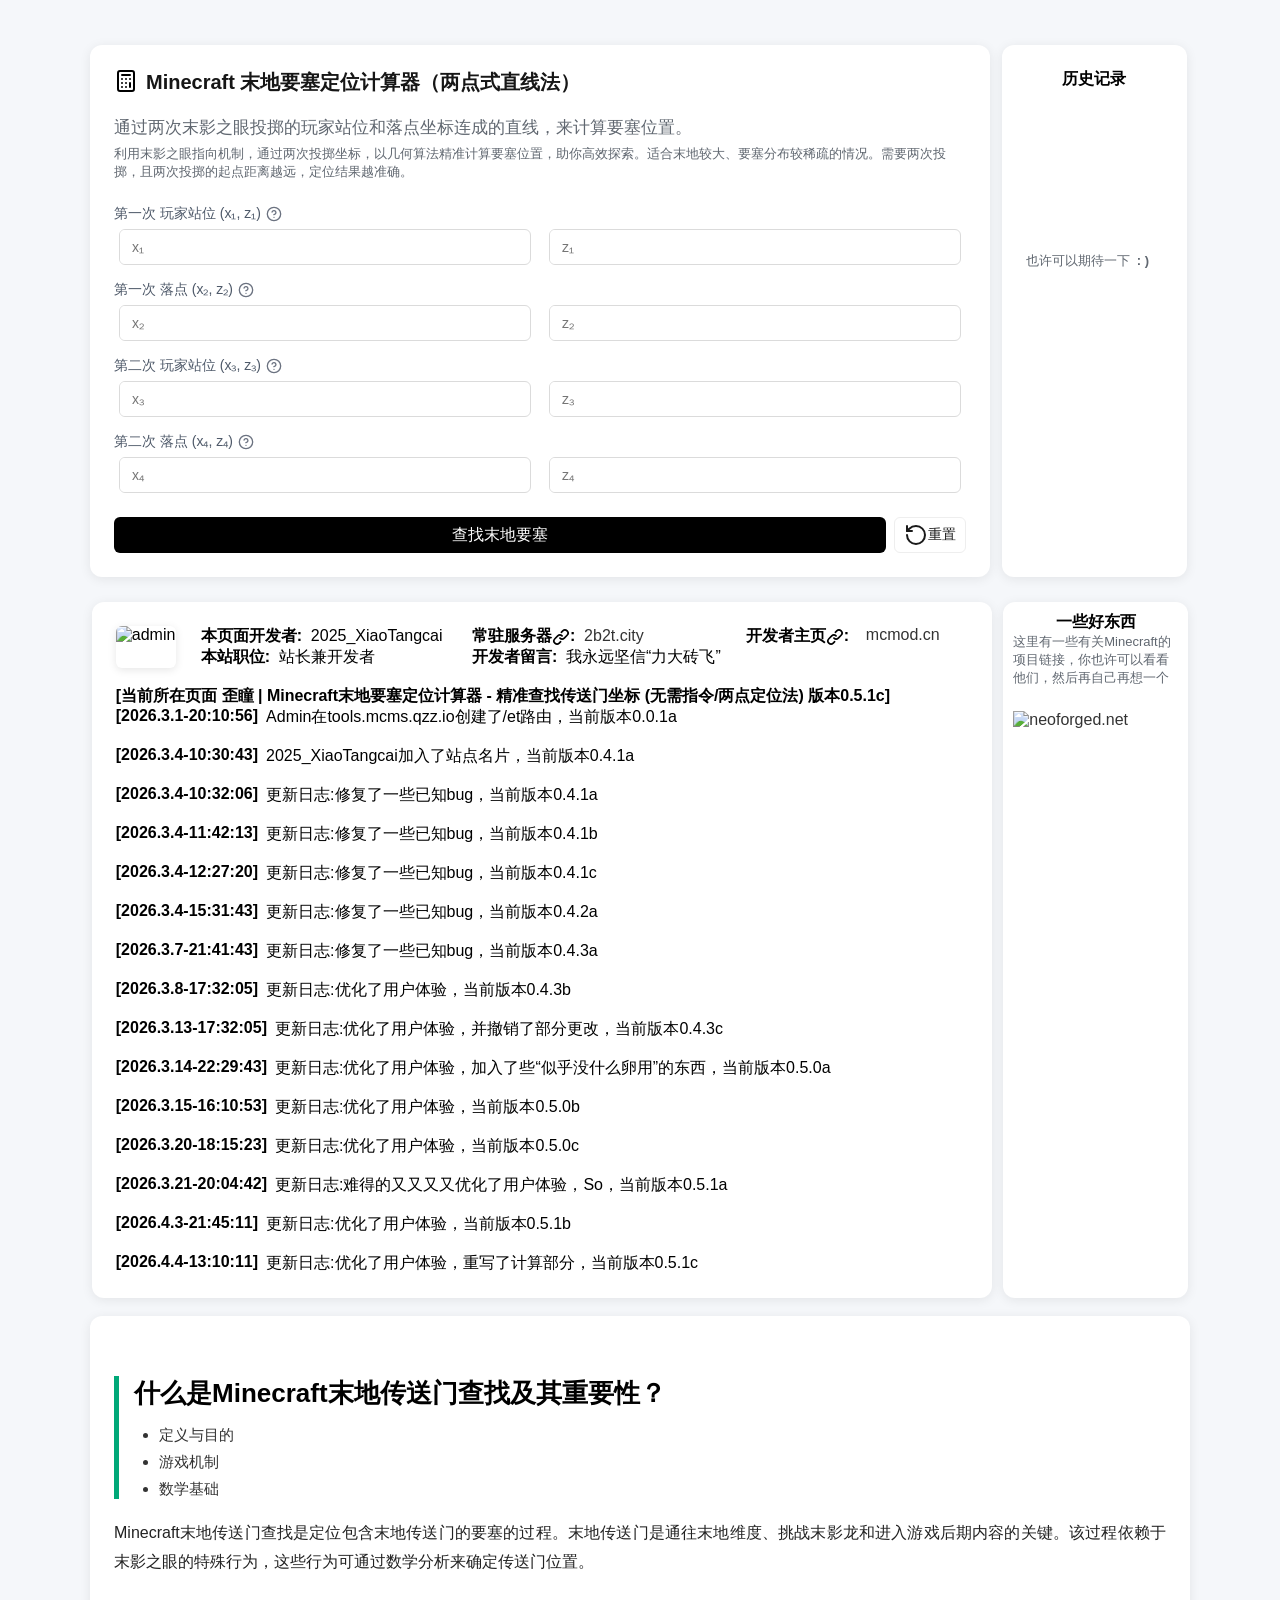
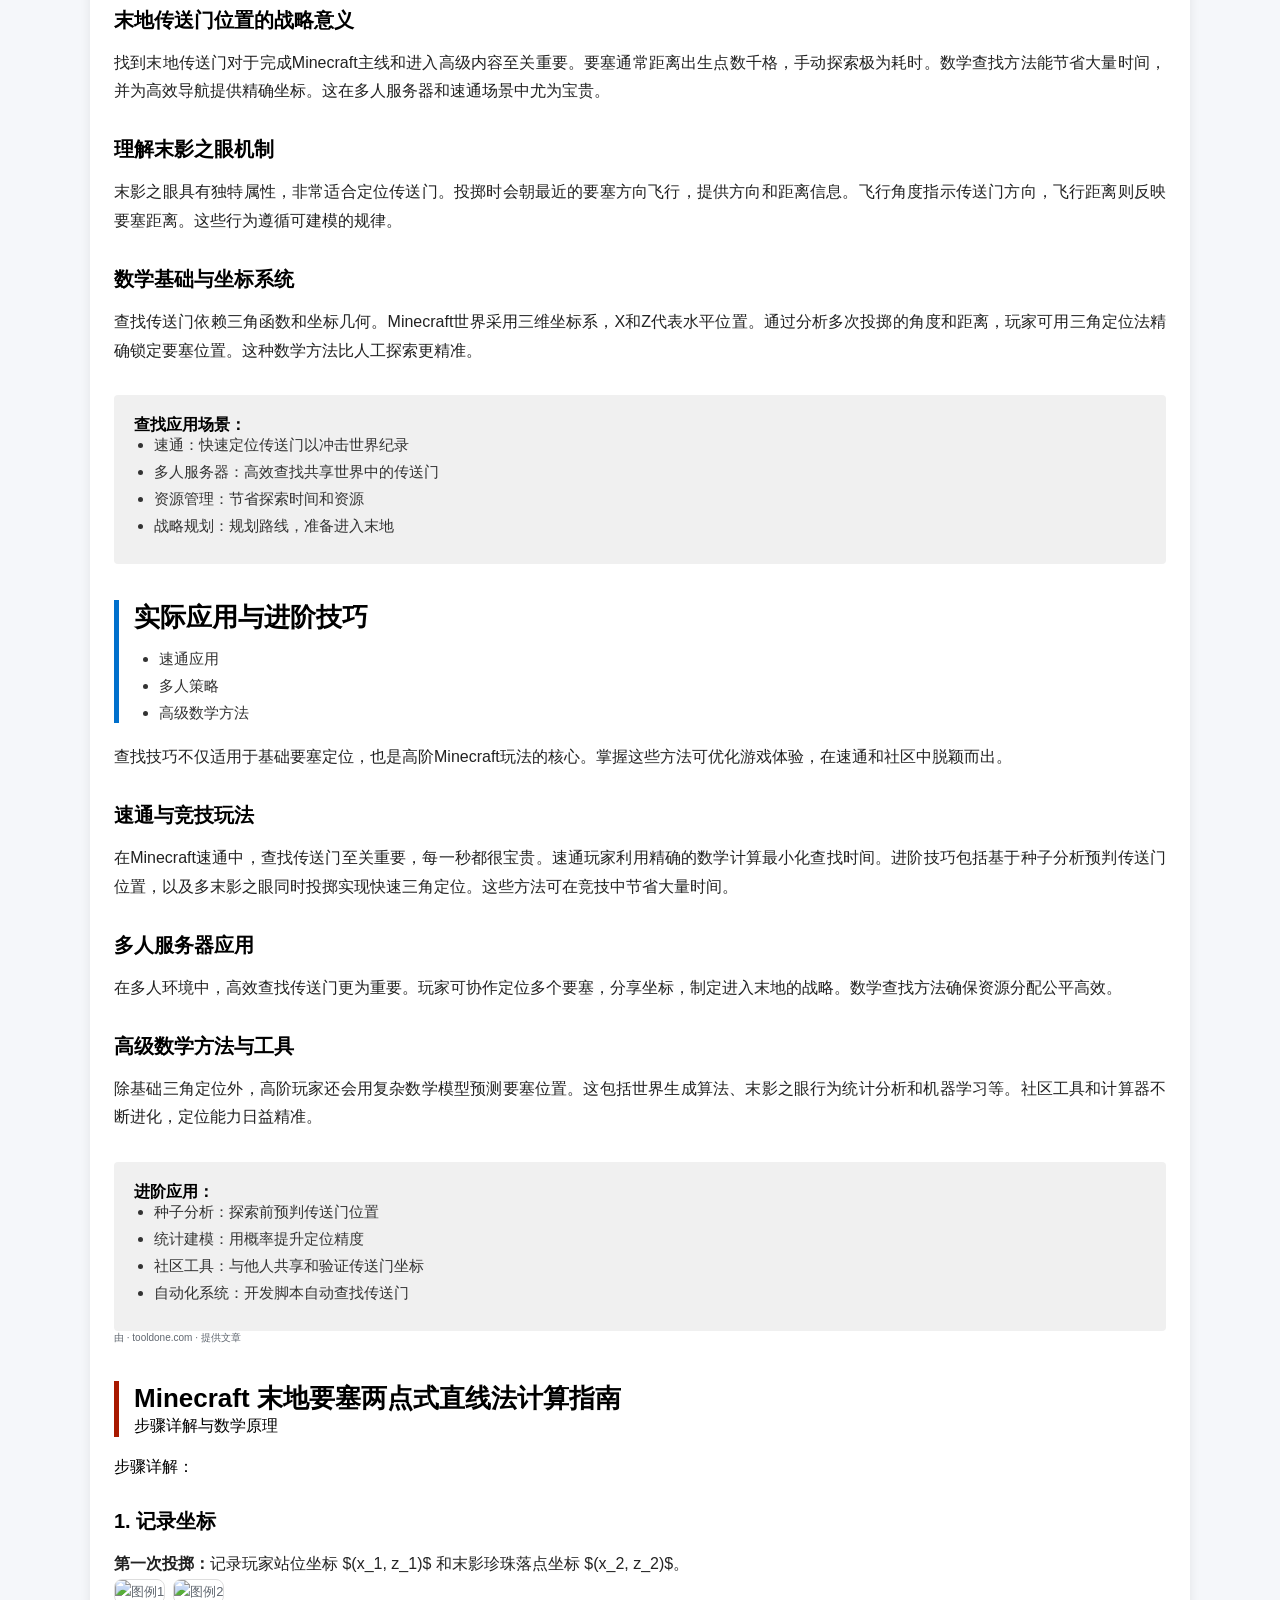
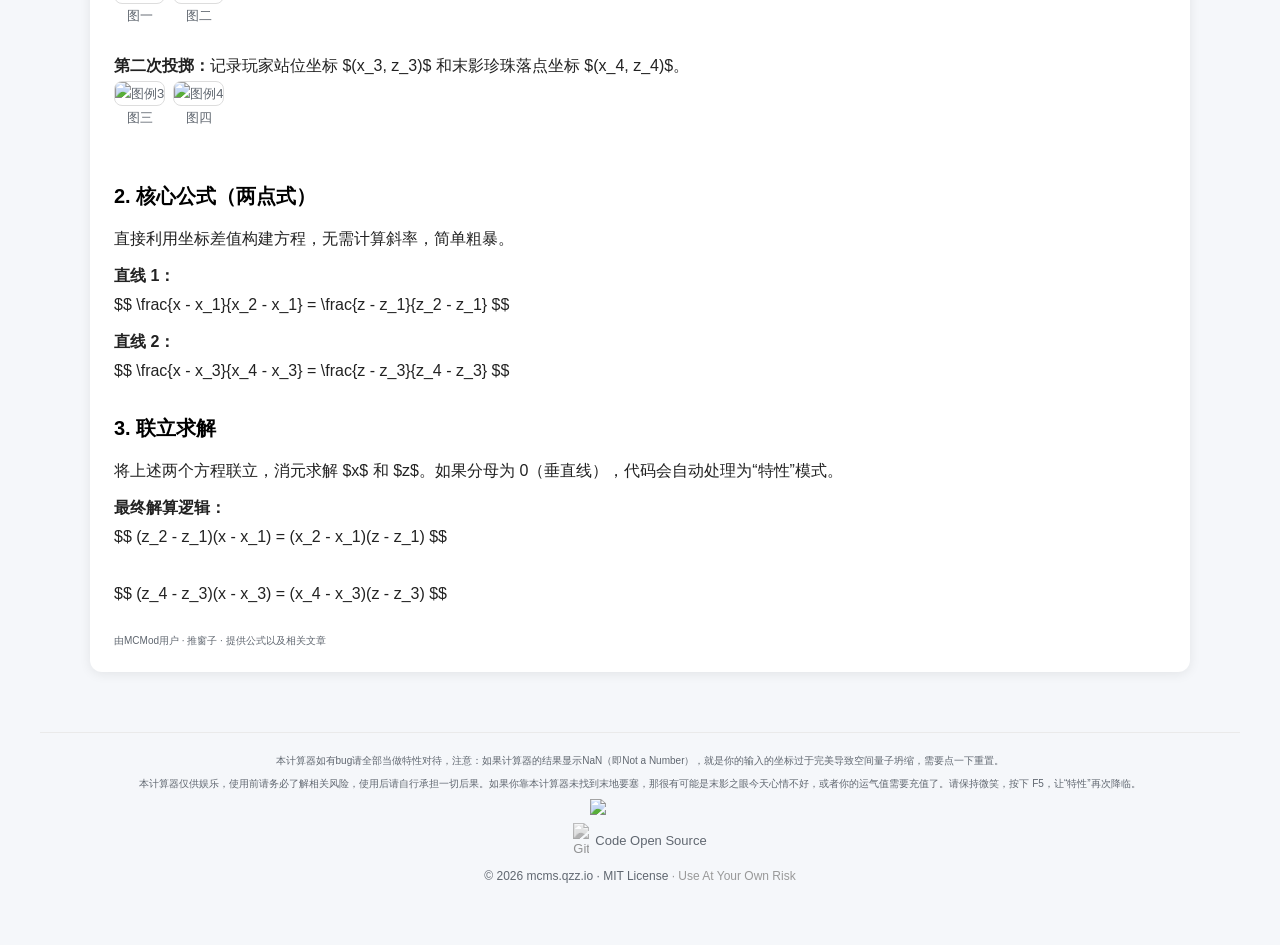
==== et/index.html @ 62ed4eac "Update index.html" ====
<!DOCTYPE html><html lang="zh-cn"><iframe id="loading-frame" src="index.loader.gc5482.html" style="position:fixed; top:0; left:0; width:100%; height:100%; border:none; z-index:99999; background:#111;"></iframe>
<head><meta charset="UTF-8"><title>歪瞳 | Minecraft末地要塞定位计算器 - 精准查找传送门坐标 (无需指令/两点定位法)</title><meta name="viewport" content="width=1400, initial-scale=0.5, maximum-scale=1.0"><meta name="keywords" content="歪瞳, mcms, mcms.qzz.io, tools.mcms.qzz.io, Minecraft末地要塞定位器, 末地传送门坐标计算器, 末影之眼定位工具, 要塞坐标求解器, 两点定位法计算器, 末影之眼往地下飞怎么办, 末影之眼轨迹计算, Minecraft怎么算要塞坐标, 末地要塞位置查询, 末地传送门在哪个方向, Minecraft在线计算, 网页版要塞定位器, 无需下载的mc工具, Minecraft生存模式工具, locate stronghold, Minecraft tp指令"><meta name="description" content="歪瞳开发的Minecraft末地要塞定位计算器。利用两次末影之眼投掷的坐标，通过几何算法精准计算要塞位置。无需指令，纯网页计算，安全免费。支持Java版和基岩版，助你高效探索末地。适合末地较大、要塞分布较稀疏的情况。需要两次投掷，且两次投掷的起点距离越远，定位结果越准确。"><link rel="canonical" href="https://tools.mcms.qzz.io" /><meta name="robots" content="index, follow"><meta property="og:type" content="website"><meta property="og:title" content="歪瞳 | Minecraft末地要塞定位计算器"><meta property="og:description" content="利用几何算法精准计算Minecraft要塞坐标，无需指令，高效探索。"><meta property="og:image" content="https://zh.minecraft.wiki/images/thumb/End_Portal_%28Active%29.png/500px-End_Portal_%28Active%29.png?99291"><meta property="og:url" content="https://tools.mcms.qzz.io"><meta property="og:site_name" content="mcms.qzz.io"><meta name="twitter:card" content="summary_large_image"><meta name="twitter:title" content="歪瞳 | Minecraft末地要塞定位计算器"><meta name="twitter:description" content="利用几何算法精准计算Minecraft要塞坐标，无需指令，高效探索。"><meta name="twitter:image" content="index.end.jcd85n.webp"><meta name="author" content="mcms.qzz.io, 2025_XiaoTangcai, XiaoTC-2026, HAHA_starSEA"><link rel="icon" href="https://tools.mcms.qzz.io/et/index.favicon.ch5h94.webp" type="image/webp">
<link rel="stylesheet" href="https://tools.mcms.qzz.io/et/index.katex.506101c1.min.cbcv75.css">
<script defer src="https://tools.mcms.qzz.io/et/index.katex.87c56817.min.jcbw64.js"></script>
<script defer src="https://tools.mcms.qzz.io/et/index.auto-render.2e427455.min.cds773.js"></script>
<script>document.addEventListener("DOMContentLoaded", function() {renderMathInElement(document.body, {delimiters: [{left: "$$", right: "$$", display: true},{left: "$", right: "$", display: false}],ignoredTags: [],ignoredClasses: []});});</script>
<style>
*{box-sizing:border-box;margin:0;padding:0;font-family:"PingFang SC", "HarmonyOS Sans", "Noto Sans", "Helvetica Neue", "Helvetica", "Arial", "Microsoft Yahei",sans-serif;}
body{background:#f5f7fa;padding:20px;background-size:cover;background-position:center;background-repeat:no-repeat;background-attachment:fixed; -webkit-text-size-adjust: 100%; -ms-text-size-adjust: 100%; text-size-adjust: 100%;}
.container{max-width:900px;margin:0 auto;background:#ffffff;border-radius:12px;padding:24px;box-shadow:0 2px 12px rgba(0,0,0,.08);}
.container-2{max-width:1100px;margin:0 auto;background:#ffffff;border-radius:12px;padding:24px;box-shadow:0 2px 12px rgba(0,0,0,.08);}
.container-3{width: 900px;margin:0 auto;background:#ffffff;border-radius:12px;padding:24px;box-shadow:0 2px 12px rgba(0,0,0,.08);}
.container-4eg564{width:185px;margin:0 auto;background:#ffffff;border-radius:12px;padding:24px;box-shadow:0 2px 12px rgba(0,0,0,.08);}
.container-4vne67{width:185px;margin:0 auto;background:#ffffff;border-radius:12px;padding:10px;box-shadow:0 2px 12px rgba(0,0,0,.08);}
h1{font-size:20px;font-weight:600;color:#161616;margin-bottom:20px;text-align:center}
.text-muted-foreground{color:#606770;font-size:17px;margin-bottom:6px}
.text-muted-GGbeng{color:#606770;font-size:13px;margin-bottom:24px}
.text-muted-647863{color:#606770;font-size:13px;margin-bottom:24px;text-align:center}
.input-group{margin-bottom:16px}
.input-group label{display:block;font-size:14px;color:#4e5969;margin-bottom:6px}
.row{display:flex;gap:8px}
.row-64738d{display:flex;}
.row-jecj65{display:flex;gap:8px;font-size:25px;}
.row-2gf564{display:flex;gap:8px;}
.row-3bfb23{max-width:1100px;display:flex;gap:8px;margin: 0 auto;margin-top: 25px;}
.number-input {flex: 1;display: flex;align-items: center;border: 1px solid #dbdbdb;border-radius: 6px;position: relative; overflow: hidden;height:2.25rem;margin: 0 5px;background-color: #ffffff;}
.number-input input {flex: 1;padding: 10px 12px;border: none;font-size: 14px;outline: none;width: calc(100% - 60px);}
.btn-group {display: flex;flex-direction: column;border-left: 1px solid #ffffff;opacity: 0;transition: opacity 0.2s;width: 25px;}
.btn-up,.btn-down {padding: 0;background: #ffffff;border: none;cursor: pointer;font-size: 12px;height: 20px;display: flex;align-items: center;justify-content: center;color: #999;}
.btn-up:hover,.btn-down:hover {background: #e5e6eb;color: #333;}
.number-input:hover .btn-group {opacity: 1;}
.btn-row{display:flex;gap:8px;margin-top:8px}
.btn{flex: 1;display: inline-flex;align-items: center;justify-content: center;height: 2.25rem;gap: 0.5rem;white-space: nowrap;border-radius: var(0.375rem);font-size: 0.875rem;font-weight: 500;background:#000;color:#fff;border:none;border-radius:6px;font-size:16px;cursor:pointer;}
.btn:hover{background:#333}
.btn-reset{width:72px;height:2.25rem;flex:none;background:#fff;color:#1a1a1a;border:1px solid #eeeeee;display:flex;justify-content: center;align-items: center;border-radius:6px;font-size:14px;cursor:pointer}
.btn-reset:hover{background:#f2f2f2}
.result-card{max-width:900px;margin-top:20px;background-color:#ffffff;border-radius:12px;padding:20px;margin:0 auto;display:none;margin-top: 25px;}
.result-card h3{font-size:16px;font-weight:600;color:#1d2129;margin:0 0 20px 0;display:flex;align-items:center;gap:8px;}
.check-icon{width:18px;height:18px;object-fit:contain;}
.result-grid{display:grid;grid-template-columns:repeat(3, 1fr);gap:16px;margin-bottom:20px;}
.result-item{display:flex;flex-direction:column;gap:8px;}
.result-item label{font-size:13px;color:#606770;display:flex;align-items:center;justify-content:space-between;}
.copy-icon{width:14px;height:14px;cursor:pointer;opacity:0.6;}
.copy-icon:hover{opacity:1}
.result-value{font-size:22px;background-color:#f7f8fa;border-radius:6px;max-width: 276px;max-height: 45px;text-align:left;padding: 3.5%;font-weight:600}
.result-value.blue{color:#165dff;}
.result-value.green{color:#00b42a;}
.result-value.purple{color:#722ed1;}
.result-value.red{color:#ff0000;}
.result-value.yellow{color:#009689;}
.confidence{display:flex;gap:24px;}
.tp-row{display:flex;align-items:center;gap:8px;margin-bottom:16px;padding:10px;background:#fff;border-radius:6px;border:1px solid #eee;}
.tp-box{flex:1;font-family:monospace;font-size:14px;}
.copy-btn{padding:6px 10px;background:#000;color:#fff;border:none;border-radius:4px;cursor:pointer;font-size:13px;}
.sr-only {position: absolute;width: 1px;height: 1px;padding: 0;margin: -1px;overflow: hidden;clip: rect(0, 0, 0, 0);white-space: nowrap;border: 0;}
.help-container p {margin-bottom: 10px;color: #333;font-size: 14px;}
.help-icon-wrapper {position: relative;display: inline-block;cursor: help;}
.icon-question {color: #6b7280;transition: color 0.2s ease-in-out;width: 16px;height: 16px;vertical-align: middle;margin-left: 5px;}
.icon-question:hover {color: #4b5563;}
.help-bubble {position: absolute;top: -165%;left:100px;transform: translateX(-50%);background-color: rgba(0, 0, 0, 0.9);color: white;padding: 8px 12px;border-radius: 4px;font-size: 12px;line-height: 1.4;white-space: nowrap;z-index: 1000;opacity: 0;visibility: hidden;transition: opacity 0.3s ease, visibility 0.3s ease;}
.help-bubble.show {opacity: 1;visibility: visible;}
.help-bubble2 {position: absolute;top: -255%;left: 185px;transform: translateX(-50%);background-color: rgba(0, 0, 0, 0.9);color: white;padding: 8px 12px;border-radius: 4px;font-size: 12px;line-height: 1.4;white-space: nowrap;z-index: 1000;opacity: 0;visibility: hidden;transition: opacity 0.3s ease, visibility 0.3s ease;}
.help-bubble2.show {opacity: 1;visibility: visible;}
.qW9aB2 { font-family: "Microsoft YaHei", "Heiti SC", sans-serif; max-width: 850px; margin: 50px auto; padding: 40px; background: #fff; }
.tXyZ11 { border-left: 5px solid #00A878; padding-left: 15px; margin-bottom: 20px; }
.tXyZ11 h3 { font-size: 26px; font-weight: 700; color: #000; margin: 0; }
.tXyZ11 ul { margin-top: 15px; list-style-type: disc; padding-left: 25px; }
.tXyZ11 li { margin-bottom: 8px; font-size: 15px; color: #333; }
.pLmN77 { font-size: 16px; line-height: 1.8; color: #222; margin-bottom: 25px; text-align: justify; }
.h3Head { font-size: 20px; font-weight: bold; color: #000; margin: 30px 0 15px 0; }
.gRyB88 { background: #f0f0f0; padding: 20px; border-radius: 4px; margin-top: 30px; }
.gRyB88 h5 { font-size: 18px; font-weight: 600; color: #000; margin-bottom: 10px; }
.gRyB88 ul { list-style-type: disc; padding-left: 20px; }
.gRyB88 li { margin-bottom: 8px; font-size: 15px; color: #333; }
.container_main { font-family: "Microsoft YaHei", sans-serif; max-width: 860px; margin: 30px auto; padding: 40px; background: #fff; box-shadow: 0 0 10px rgba(0,0,0,0.05); }
.header_title { border-left: 5px solid #a81900; padding-left: 15px; margin-bottom: 20px; }
.header_title .title_text { font-size: 26px; font-weight: 700; color: #000; }
.list_block { background: #f0f0f0; padding: 15px; border-radius: 4px; margin-bottom: 20px; }
.list_block .list_item { margin-bottom: 8px; font-size: 15px; }
.section_para { font-size: 16px; line-height: 1.8; color: #222; margin-bottom: 25px; text-align: justify; }
.section_head { font-size: 20px; font-weight: bold; color: #000; margin: 30px 0 15px 0; }
.calc_box { background: #f0f0f0; padding: 20px; border-radius: 4px; margin-top: 30px; }
.calc_box .box_title { font-size: 18px; font-weight: 600; color: #000; margin-bottom: 10px; }
.sr-only { position: absolute; width: 1px; height: 1px; padding: 0; margin: -1px; overflow: hidden; clip: rect(0, 0, 0, 0); white-space: nowrap; border: 0; }
.jd2344 { border-left: 5px solid #0070cc; padding-left: 15px; margin-bottom: 20px; }
.jd2344 h3 { font-size: 26px; font-weight: 700; color: #000; margin: 0; }
.jd2344 ul { margin-top: 15px; list-style-type: disc; padding-left: 25px; }
.jd2344 li { margin-bottom: 8px; font-size: 15px; color: #333; }
a{color: #333; text-decoration: none; transition: color 0.3s;}
a:hover {color: #a81900;}
.jif848 {text-align: right;color:#606770;font-size:13px;margin-bottom:24px}
.djce65 {width:60px;border-radius:6px;box-shadow:0 2px 8px rgba(0,0,0,0.1);}
.rur750 {margin-top: 8px;}
.jc7473 {text-align:center}
.My-Name-Is-Error {display:none}
.My-Name-Is-Error-cbdl63 {color: #ff0000;width: 18px;height: 18px;vertical-align: middle;margin-right: 5px;}
.My-Name-Is-Error.show {display:flex;color:#ff0000;font-size:13.55px;text-align:center}
.kdcn74 {display: flex;align-items: center;gap: 6px;padding: 12px 16px;background: #b1b1b1;color: #ffffff;font-size: 15px;border-radius: 6px;box-shadow: 0 4px 12px rgba(0,0,0,0.15);position: fixed;top: -100px;left: 50%;transform: translateX(-50%) translateY(-100%);z-index: 9999;opacity: 0;transition: all 0.3s ease;pointer-events: none;}
.kdcn74.show{top: 20px;transform: translateX(-50%) translateY(0);opacity: 1;}
.ejbc25 {color: #93ffbc;}
.nc7382 {width:12px;}
.H114514 {text-align: center;}
.site-footer {margin-top: 40px;padding: 20px 20px 40px;text-align: center;}
.footer-separator {height: 1px;background-color: #eaeaea;margin-bottom: 20px;width: 100%;}
.footer-content {display: flex;flex-direction: column;align-items: center;gap: 8px;font-size: 13px;color: #606770;line-height: 1.5;}
.footer-link {display: inline-flex;align-items: center;gap: 6px;color: #606770;text-decoration: none;transition: color 0.2s;font-weight: 500;}
.footer-link:hover {color: #1a1a1a;}
.github-icon {vertical-align: middle;filter: grayscale(1) opacity(0.7);transition: filter 0.2s;}
.footer-link:hover .github-icon {filter: grayscale(0) opacity(1);}
.copyright-text {margin: 0;font-size: 12px;}
.license-link {color: #606770;text-decoration: none;transition: color 0.2s;}
.license-link:hover {color: #1a1a1a;text-decoration: underline;}
.risk-text {font-weight: 400;color: #999;}
.text-muted-849232{color:#606770;font-size:10px;}
.tutorial-img {width: 100%;border-radius: 8px;border: 1px solid #ddd;cursor: pointer;transition: transform 0.2s;}
.tutorial-img:active {transform: scale(0.98);}
.modal {display: none;position: fixed;z-index: 9999;left: 0;top: 0;width: 100%;height: 100%;overflow: auto;background-color: rgba(255, 255, 255, 0.6);backdrop-filter: blur(8px);-webkit-backdrop-filter: blur(8px);justify-content: center;align-items: center;}
.modal-content {width: 90%;max-width: 900px;border-radius: 8px;box-shadow: 0 10px 30px rgba(0, 0, 0, 0.2);animation: zoomIn 0.3s;}
.close {position: absolute;top: 30px;right: 30px;font-size: 40px;font-weight: bold;color: #555;cursor: pointer;transition: color 0.2s;background: rgba(255, 255, 255, 0.6);width: 50px;height: 50px;text-align: center;line-height: 50px;border-radius: 50%;backdrop-filter: blur(4px);}
.close:hover {color: #e74c3c;background: rgba(255, 255, 255, 0.9);}
.url-dg5399{width: 18px;height: 18px;vertical-align: middle;}
@keyframes fadeIn {from {opacity: 0;}to {opacity: 1;}}
@keyframes zoomIn {from {transform: scale(0.8);opacity: 0;}to {transform: scale(1);opacity: 1;}}
</style>
</head>
<body><div id="copy-toast" class="kdcn74"><svg class="ejbc25" xmlns="http://www.w3.org/2000/svg" width="24" height="24" viewBox="0 0 24 24" fill="none" stroke="currentColor" stroke-width="2" stroke-linecap="round" stroke-linejoin="round" class="lucide lucide-circle-check-big w-5 h-5" aria-hidden="true"><path d="M21.801 10A10 10 0 1 1 17 3.335"></path><path d="m9 11 3 3L22 4"></path></svg><span><strong>复制成功</strong></span></div><div class="row-3bfb23"><div>
<div class="container">
    <div class="row"><svg xmlns="http://www.w3.org/2000/svg"  width="24" height="24" viewBox="0 0 24 24" fill="none" stroke="currentColor" stroke-width="2" stroke-linecap="round" stroke-linejoin="round" class="lucide lucide-calculator w-6 h-6" aria-hidden="true"><rect width="16" height="20" x="4" y="2" rx="2"></rect><line x1="8" x2="16" y1="6" y2="6"></line><line x1="16" x2="16" y1="14" y2="18"></line><path d="M16 10h.01"></path><path d="M12 10h.01"></path><path d="M8 10h.01"></path><path d="M12 14h.01"></path><path d="M8 14h.01"></path><path d="M12 18h.01"></path><path d="M8 18h.01"></path></svg><h1>Minecraft 末地要塞定位计算器（两点式直线法）</h1></div><p class="text-muted-foreground">通过两次末影之眼投掷的玩家站位和落点坐标连成的直线，来计算要塞位置。</p><p class="text-muted-GGbeng">利用末影之眼指向机制，通过两次投掷坐标，以几何算法精准计算要塞位置，助你高效探索。适合末地较大、要塞分布较稀疏的情况。需要两次投掷，且两次投掷的起点距离越远，定位结果越准确。</p>
    <div class="input-group"><label>第一次 玩家站位 (x₁, z₁)<div class="help-icon-wrapper"><svg xmlns="http://www.w3.org/2000/svg" width="16" height="16" viewBox="0 0 24 24" fill="none" stroke="currentColor" stroke-width="2" stroke-linecap="round" stroke-linejoin="round" class="icon-question"><circle cx="12" cy="12" r="10"></circle><path d="M9.09 9a3 3 0 0 1 5.83 1c0 2-3 3-3 3"></path><path d="M12 17h.01"></path></svg><div class="help-bubble">这里填写你在Minecraft世界中第一次投掷末影之眼时所站的位置的X和Z坐标。</div></div></label><div class="row"><div class="number-input"><input id="x1" placeholder="x₁"><div class="btn-group"><button class="btn-up" onclick="adj('x1',1)">▲</button><button class="btn-down" onclick="adj('x1',-1)">▼</button></div></div><div class="number-input"><input id="z1" placeholder="z₁"><div class="btn-group"><button class="btn-up" onclick="adj('z1',1)">▲</button><button class="btn-down" onclick="adj('z1',-1)">▼</button></div></div></div></div>
    <div class="input-group"><label>第一次 落点 (x₂, z₂)<div class="help-icon-wrapper"><svg xmlns="http://www.w3.org/2000/svg" width="16" height="16" viewBox="0 0 24 24" fill="none" stroke="currentColor" stroke-width="2" stroke-linecap="round" stroke-linejoin="round" class="icon-question"><circle cx="12" cy="12" r="10"></circle><path d="M9.09 9a3 3 0 0 1 5.83 1c0 2-3 3-3 3"></path><path d="M12 17h.01"></path></svg><div class="help-bubble2">这里填写你在Minecraft投掷第一颗的末影之眼后它掉落的X和Z坐标位置,注意，末影之眼掉落时通常会偏差1-2格，<br>如果要保证精确，请填写跟着它到它飞到的位置的X和Z坐标</div></div></label><div class="row"><div class="number-input"><input id="x2" placeholder="x₂"><div class="btn-group"><button class="btn-up" onclick="adj('x2',1)">▲</button><button class="btn-down" onclick="adj('x2',-1)">▼</button></div></div><div class="number-input"><input id="z2" placeholder="z₂"><div class="btn-group"><button class="btn-up" onclick="adj('z2',1)">▲</button><button class="btn-down" onclick="adj('z2',-1)">▼</button></div></div></div></div>
    <div class="input-group"><label>第二次 玩家站位 (x₃, z₃)<div class="help-icon-wrapper"><svg xmlns="http://www.w3.org/2000/svg" width="16" height="16" viewBox="0 0 24 24" fill="none" stroke="currentColor" stroke-width="2" stroke-linecap="round" stroke-linejoin="round" class="icon-question"><circle cx="12" cy="12" r="10"></circle><path d="M9.09 9a3 3 0 0 1 5.83 1c0 2-3 3-3 3"></path><path d="M12 17h.01"></path></svg><div class="help-bubble">这里填写你在Minecraft世界中第二次投掷末影之眼时所站的位置的X和Z坐标。</div></div></label><div class="row"><div class="number-input"><input id="x3" placeholder="x₃"><div class="btn-group"><button class="btn-up" onclick="adj('x3',1)">▲</button><button class="btn-down" onclick="adj('x3',-1)">▼</button></div></div><div class="number-input"><input id="z3" placeholder="z₃"><div class="btn-group"><button class="btn-up" onclick="adj('z3',1)">▲</button><button class="btn-down" onclick="adj('z3',-1)">▼</button></div></div></div></div>
    <div class="input-group"><label>第二次 落点 (x₄, z₄)<div class="help-icon-wrapper"><svg xmlns="http://www.w3.org/2000/svg" width="16" height="16" viewBox="0 0 24 24" fill="none" stroke="currentColor" stroke-width="2" stroke-linecap="round" stroke-linejoin="round" class="icon-question"><circle cx="12" cy="12" r="10"></circle><path d="M9.09 9a3 3 0 0 1 5.83 1c0 2-3 3-3 3"></path><path d="M12 17h.01"></path></svg><div class="help-bubble2">这里填写你在Minecraft投掷第二颗的末影之眼后它掉落的X和Z坐标位置,注意，末影之眼掉落时通常会偏差1-2格，<br>如果要保证精确，请填写跟着它到它飞到的位置的X和Z坐标</div></div></label><div class="row"><div class="number-input"><input id="x4" placeholder="x₄"><div class="btn-group"><button class="btn-up" onclick="adj('x4',1)">▲</button><button class="btn-down" onclick="adj('x4',-1)">▼</button></div></div><div class="number-input"><input id="z4" placeholder="z₄"><div class="btn-group"><button class="btn-up" onclick="adj('z4',1)">▲</button><button class="btn-down" onclick="adj('z4',-1)">▼</button></div></div></div></div>
    <div class="row"><div class="My-Name-Is-Error"><svg class="My-Name-Is-Error-cbdl63" xmlns="http://www.w3.org/2000/svg" width="18" height="18" viewBox="0 0 24 24" fill="none" stroke="currentColor" stroke-width="2" stroke-linecap="round" stroke-linejoin="round" class="lucide lucide-circle-alert w-4 h-4 shrink-0" aria-hidden="true"><circle cx="12" cy="12" r="10"></circle><line x1="12" x2="12" y1="8" y2="12"></line><line x1="12" x2="12.01" y1="16" y2="16"></line></svg><div id="My-Name-Is-Error"><strong>无错误</strong></div></div></div>
    <div class="btn-row"><button class="btn" onclick="calc()">查找末地要塞</button><button class="btn-reset" onclick="resetAll()"><svg xmlns="http://www.w3.org/2000/svg" width="24" height="24" viewBox="0 0 24 24" fill="none" stroke="currentColor" stroke-width="2" stroke-linecap="round" stroke-linejoin="round" class="lucide lucide-rotate-ccw w-4 h-4" aria-hidden="true"><path d="M3 12a9 9 0 1 0 9-9 9.75 9.75 0 0 0-6.74 2.74L3 8"></path><path d="M3 3v5h5"></path></svg><div>重置</div></button></div>
</div>
<div class="result-card" id="resultCard"><h3><svg xmlns="http://www.w3.org/2000/svg" width="24" height="24" viewBox="0 0 24 24" fill="none" stroke="currentColor" stroke-width="2" stroke-linecap="round" stroke-linejoin="round" class="lucide lucide-circle-check-big w-5 h-5" aria-hidden="true"><path d="M21.801 10A10 10 0 1 1 17 3.335"></path><path d="m9 11 3 3L22 4"></path></svg>传送门位置结果</h3><div class="tp-row"><div class="tp-box" id="tpCmd">-</div><button class="copy-btn" onclick="copyCmd()">复制</button></div><div class="result-grid"><div class="result-item"><label>预计传送门X坐标 <svg class="copy-icon" onclick="copyCoord('outX')" xmlns="http://www.w3.org/2000/svg" width="24" height="24" viewBox="0 0 24 24" fill="none" stroke="currentColor" stroke-width="2" stroke-linecap="round" stroke-linejoin="round" class="lucide lucide-copy w-4 h-4" aria-hidden="true"><rect width="14" height="14" x="8" y="8" rx="2" ry="2"></rect><path d="M4 16c-1.1 0-2-.9-2-2V4c0-1.1.9-2 2-2h10c1.1 0 2 .9 2 2"></path></svg></label><div class="result-value blue" id="outX">-</div></div><div class="result-item"><label>预计传送门Z坐标 <svg class="copy-icon" onclick="copyCoord('outZ')" xmlns="http://www.w3.org/2000/svg" width="24" height="24" viewBox="0 0 24 24" fill="none" stroke="currentColor" stroke-width="2" stroke-linecap="round" stroke-linejoin="round" class="lucide lucide-copy w-4 h-4" aria-hidden="true"><rect width="14" height="14" x="8" y="8" rx="2" ry="2"></rect><path d="M4 16c-1.1 0-2-.9-2-2V4c0-1.1.9-2 2-2h10c1.1 0 2 .9 2 2"></path></svg></label><div class="result-value green" id="outZ">-</div></div><div class="result-item"><label>到传送门的距离 <svg class="copy-icon" onclick="copyCoord('distRow')" xmlns="http://www.w3.org/2000/svg" width="24" height="24" viewBox="0 0 24 24" fill="none" stroke="currentColor" stroke-width="2" stroke-linecap="round" stroke-linejoin="round" class="lucide lucide-copy w-4 h-4" aria-hidden="true"><rect width="14" height="14" x="8" y="8" rx="2" ry="2"></rect><path d="M4 16c-1.1 0-2-.9-2-2V4c0-1.1.9-2 2-2h10c1.1 0 2 .9 2 2"></path></svg></label><div class="result-value purple" id="distRow">-</div></div></div><div class="result-grid"><div class="result-item"><label>传送门方向 <svg class="copy-icon" onclick="copyCoord('dir')" xmlns="http://www.w3.org/2000/svg" width="24" height="24" viewBox="0 0 24 24" fill="none" stroke="currentColor" stroke-width="2" stroke-linecap="round" stroke-linejoin="round" class="lucide lucide-copy w-4 h-4" aria-hidden="true"><rect width="14" height="14" x="8" y="8" rx="2" ry="2"></rect><path d="M4 16c-1.1 0-2-.9-2-2V4c0-1.1.9-2 2-2h10c1.1 0 2 .9 2 2"></path></svg></label><div class="result-value red" id="dir">-</div></div><div class="result-item"><label>定位可信度 <svg class="copy-icon" onclick="copyCoord('conf')" xmlns="http://www.w3.org/2000/svg" width="24" height="24" viewBox="0 0 24 24" fill="none" stroke="currentColor" stroke-width="2" stroke-linecap="round" stroke-linejoin="round" class="lucide lucide-copy w-4 h-4" aria-hidden="true"><rect width="14" height="14" x="8" y="8" rx="2" ry="2"></rect><path d="M4 16c-1.1 0-2-.9-2-2V4c0-1.1.9-2 2-2h10c1.1 0 2 .9 2 2"></path></svg></label><div class="result-value yellow" id="conf">你觉得会是啥呢？</div></div></div><strong><nodr class="row-2gf564">“<div id="the-reply-from-the-developer-of-the-mcms.qzz.io-website">也许开发者忘了这个地方......</div>”</nodr></strong></div>
</div>
<div class="container-4eg564"><div class="jc7473"><strong>历史记录</strong></div><br><br><br><br><br><br><br><br><br><div id="history-container"><div class="text-muted-GGbeng">也许可以期待一下&nbsp;&nbsp;<strong>: )</strong></div></div></div></div>
</div>
<div class="row-3bfb23">
<div class="container-3"><div class="row"><img class="djce65" src="https://tools.mcms.qzz.io/et/index.admin.vhf589.webp" alt="admin">&nbsp;&nbsp;<div><strong>本页面开发者:&nbsp;&nbsp;</strong>2025_XiaoTangcai<br><strong>本站职位:&nbsp;&nbsp;</strong>站长兼开发者</div>&nbsp;&nbsp;&nbsp;<div><strong>常驻服务器<svg class="url-dg5399" aria-hidden="true" height="16" viewBox="0 0 16 16" version="1.1" width="16" data-view-component="true" class="octicon octicon-link flex-shrink-0 mr-2 tmp-mr-2"><path d="m7.775 3.275 1.25-1.25a3.5 3.5 0 1 1 4.95 4.95l-2.5 2.5a3.5 3.5 0 0 1-4.95 0 .751.751 0 0 1 .018-1.042.751.751 0 0 1 1.042-.018 1.998 1.998 0 0 0 2.83 0l2.5-2.5a2.002 2.002 0 0 0-2.83-2.83l-1.25 1.25a.751.751 0 0 1-1.042-.018.751.751 0 0 1-.018-1.042Zm-4.69 9.64a1.998 1.998 0 0 0 2.83 0l1.25-1.25a.751.751 0 0 1 1.042.018.751.751 0 0 1 .018 1.042l-1.25 1.25a3.5 3.5 0 1 1-4.95-4.95l2.5-2.5a3.5 3.5 0 0 1 4.95 0 .751.751 0 0 1-.018 1.042.751.751 0 0 1-1.042.018 1.998 1.998 0 0 0-2.83 0l-2.5 2.5a1.998 1.998 0 0 0 0 2.83Z"></path></svg>:&nbsp;&nbsp;</strong><a href="https://www.minecraftzw.com/44473.html" target="blank">2b2t.city</a><br><div><strong>开发者留言:&nbsp;&nbsp;</strong>我永远坚信“力大砖飞”</div></div>&nbsp;&nbsp;<strong>开发者主页<svg class="url-dg5399" aria-hidden="true" height="16" viewBox="0 0 16 16" version="1.1" width="16" data-view-component="true" class="octicon octicon-link flex-shrink-0 mr-2 tmp-mr-2"><path d="m7.775 3.275 1.25-1.25a3.5 3.5 0 1 1 4.95 4.95l-2.5 2.5a3.5 3.5 0 0 1-4.95 0 .751.751 0 0 1 .018-1.042.751.751 0 0 1 1.042-.018 1.998 1.998 0 0 0 2.83 0l2.5-2.5a2.002 2.002 0 0 0-2.83-2.83l-1.25 1.25a.751.751 0 0 1-1.042-.018.751.751 0 0 1-.018-1.042Zm-4.69 9.64a1.998 1.998 0 0 0 2.83 0l1.25-1.25a.751.751 0 0 1 1.042.018.751.751 0 0 1 .018 1.042l-1.25 1.25a3.5 3.5 0 1 1-4.95-4.95l2.5-2.5a3.5 3.5 0 0 1 4.95 0 .751.751 0 0 1-.018 1.042.751.751 0 0 1-1.042.018 1.998 1.998 0 0 0-2.83 0l-2.5 2.5a1.998 1.998 0 0 0 0 2.83Z"></path></svg>:&nbsp;&nbsp;</strong><a href="https://center.mcmod.cn/1180626/" target="blank">mcmod.cn</a></div>
<br><strong>[当前所在页面 歪瞳 | Minecraft末地要塞定位计算器 - 精准查找传送门坐标 (无需指令/两点定位法) 版本0.5.1c]</strong>
<br><div class="row"><strong>[2026.3.1-20:10:56]</strong>Admin在tools.mcms.qzz.io创建了/et路由，当前版本0.0.1a</div>
<br><div class="row"><strong>[2026.3.4-10:30:43]</strong>2025_XiaoTangcai加入了站点名片，当前版本0.4.1a</div>
<br><div class="row"><strong>[2026.3.4-10:32:06]</strong>更新日志:修复了一些已知bug，当前版本0.4.1a</div>
<br><div class="row"><strong>[2026.3.4-11:42:13]</strong>更新日志:修复了一些已知bug，当前版本0.4.1b</div>
<br><div class="row"><strong>[2026.3.4-12:27:20]</strong>更新日志:修复了一些已知bug，当前版本0.4.1c</div>
<br><div class="row"><strong>[2026.3.4-15:31:43]</strong>更新日志:修复了一些已知bug，当前版本0.4.2a</div>
<br><div class="row"><strong>[2026.3.7-21:41:43]</strong>更新日志:修复了一些已知bug，当前版本0.4.3a</div>
<br><div class="row"><strong>[2026.3.8-17:32:05]</strong>更新日志:优化了用户体验，当前版本0.4.3b</div>
<br><div class="row"><strong>[2026.3.13-17:32:05]</strong>更新日志:优化了用户体验，并撤销了部分更改，当前版本0.4.3c</div>
<br><div class="row"><strong>[2026.3.14-22:29:43]</strong>更新日志:优化了用户体验，加入了些“似乎没什么卵用”的东西，当前版本0.5.0a</div>
<br><div class="row"><strong>[2026.3.15-16:10:53]</strong>更新日志:优化了用户体验，当前版本0.5.0b</div>
<br><div class="row"><strong>[2026.3.20-18:15:23]</strong>更新日志:优化了用户体验，当前版本0.5.0c</div>
<br><div class="row"><strong>[2026.3.21-20:04:42]</strong>更新日志:难得的又又又又优化了用户体验，So，当前版本0.5.1a</div>
<br><div class="row"><strong>[2026.4.3-21:45:11]</strong>更新日志:优化了用户体验，当前版本0.5.1b</div>
<br><div class="row"><strong>[2026.4.4-13:10:11]</strong>更新日志:优化了用户体验，重写了计算部分，当前版本0.5.1c</div>
</div>
<div class="container-4vne67"><div class="jc7473"><strong>一些好东西</strong></div><div class="text-muted-GGbeng">这里有一些有关Minecraft的项目链接，你也许可以看看他们，然后再自己再想一个</div>
<a href="https://neoforged.net" target="blank"><img src="https://tools.mcms.qzz.io/imgs/neoforge_logo.webp" width="165px" alt="neoforged.net"></a>
</div></div>
<br><div class="container-2">
<br><br><div class="tXyZ11"><h3>什么是Minecraft末地传送门查找及其重要性？</h3><ul><li><a href="#1">定义与目的</a></li><li><a href="#2">游戏机制</a></li><li><a href="#3">数学基础</a></li></ul></div>
<p class="pLmN77">Minecraft末地传送门查找是定位包含末地传送门的要塞的过程。末地传送门是通往末地维度、挑战末影龙和进入游戏后期内容的关键。该过程依赖于末影之眼的特殊行为，这些行为可通过数学分析来确定传送门位置。</p>
    <a name="1"></a><h5 class="h3Head">末地传送门位置的战略意义</h5><p class="pLmN77">找到末地传送门对于完成Minecraft主线和进入高级内容至关重要。要塞通常距离出生点数千格，手动探索极为耗时。数学查找方法能节省大量时间，并为高效导航提供精确坐标。这在多人服务器和速通场景中尤为宝贵。</p>
    <a name="2"></a><h5 class="h3Head">理解末影之眼机制</h5><p class="pLmN77">末影之眼具有独特属性，非常适合定位传送门。投掷时会朝最近的要塞方向飞行，提供方向和距离信息。飞行角度指示传送门方向，飞行距离则反映要塞距离。这些行为遵循可建模的规律。</p>
    <a name="3"></a><h5 class="h3Head">数学基础与坐标系统</h5><p class="pLmN77">查找传送门依赖三角函数和坐标几何。Minecraft世界采用三维坐标系，X和Z代表水平位置。通过分析多次投掷的角度和距离，玩家可用三角定位法精确锁定要塞位置。这种数学方法比人工探索更精准。</p>
<div class="gRyB88"><h4>查找应用场景：</h4><ul><li>速通：快速定位传送门以冲击世界纪录</li><li>多人服务器：高效查找共享世界中的传送门</li><li>资源管理：节省探索时间和资源</li><li>战略规划：规划路线，准备进入末地</li></ul></div>
<br><br><div class="jd2344"><h3>实际应用与进阶技巧</h3><ul><li><a href="#4">速通应用</a></li><li><a href="#5">多人策略</a></li><li><a href="#6">高级数学方法</a></li></ul></div>
<p class="pLmN77">查找技巧不仅适用于基础要塞定位，也是高阶Minecraft玩法的核心。掌握这些方法可优化游戏体验，在速通和社区中脱颖而出。</p>
    <a name="4"></a><h5 class="h3Head">速通与竞技玩法</h5><p class="pLmN77">在Minecraft速通中，查找传送门至关重要，每一秒都很宝贵。速通玩家利用精确的数学计算最小化查找时间。进阶技巧包括基于种子分析预判传送门位置，以及多末影之眼同时投掷实现快速三角定位。这些方法可在竞技中节省大量时间。</p>
    <a name="5"></a><h5 class="h3Head">多人服务器应用</h5><p class="pLmN77">在多人环境中，高效查找传送门更为重要。玩家可协作定位多个要塞，分享坐标，制定进入末地的战略。数学查找方法确保资源分配公平高效。</p>
    <a name="6"></a><h5 class="h3Head">高级数学方法与工具</h5><p class="pLmN77">除基础三角定位外，高阶玩家还会用复杂数学模型预测要塞位置。这包括世界生成算法、末影之眼行为统计分析和机器学习等。社区工具和计算器不断进化，定位能力日益精准。</p>
<div class="gRyB88"><h4>进阶应用：</h4><ul><li>种子分析：探索前预判传送门位置</li><li>统计建模：用概率提升定位精度</li><li>社区工具：与他人共享和验证传送门坐标</li><li>自动化系统：开发脚本自动查找传送门</li></ul></div>
<div class="text-muted-849232">由&nbsp;·&nbsp;<a href="https://tooldone.com/" target="_blank" class="footer-link" rel="noopener">tooldone.com</a>&nbsp;·&nbsp;提供<a href="https://tooldone.com/zh/qita/minecraft-mo-zhong-chuan-song-men-zhao-zhe/" target="_blank" class="footer-link" rel="noopener">文章</a></div>
<br><br><div class="header_title"><div class="title_text">Minecraft 末地要塞两点式直线法计算指南</div><div>步骤详解与数学原理</div></div>
<div><div class="box_title">步骤详解：</div>
    <div class="section_head">1. 记录坐标</div><div class="section_para"><div><strong>第一次投掷：</strong>记录玩家站位坐标 $(x_1, z_1)$ 和末影珍珠落点坐标 $(x_2, z_2)$。</div><div class="row"><div class="text-muted-647863"><img alt="图例1" src="1.webp" class="tutorial-img" title="歪瞳 | Minecraft末地要塞定位计算器 - 精准查找传送门坐标 (无需指令/两点定位法) 图例1" onclick="openModal(this)"><br>图一</div><div class="text-muted-647863"><img alt="图例2" src="2.webp" class="tutorial-img" title="歪瞳 | Minecraft末地要塞定位计算器 - 精准查找传送门坐标 (无需指令/两点定位法) 图例1" onclick="openModal(this)"><br>图二</div></div><div><strong>第二次投掷：</strong>记录玩家站位坐标 $(x_3, z_3)$ 和末影珍珠落点坐标 $(x_4, z_4)$。</div><div class="row"><div class="text-muted-647863"><img alt="图例3" src="3.webp" class="tutorial-img" title="歪瞳 | Minecraft末地要塞定位计算器 - 精准查找传送门坐标 (无需指令/两点定位法) 图例1" onclick="openModal(this)"><br>图三</div><div class="text-muted-647863"><img alt="图例4" src="4.webp" class="tutorial-img" title="歪瞳 | Minecraft末地要塞定位计算器 - 精准查找传送门坐标 (无需指令/两点定位法) 图例1" onclick="openModal(this)"><br>图四</div></div></div>
    <div class="section_head">2. 核心公式（两点式）</div><div class="section_para"><div>直接利用坐标差值构建方程，无需计算斜率，简单粗暴。</div><div class="rur750"><strong>直线 1：</strong><p>$$ \frac{x - x_1}{x_2 - x_1} = \frac{z - z_1}{z_2 - z_1} $$</p></div><div class="rur750"><strong>直线 2：</strong><p>$$ \frac{x - x_3}{x_4 - x_3} = \frac{z - z_3}{z_4 - z_3} $$</p></div></div>
    <div class="section_head">3. 联立求解</div><div class="section_para"><div>将上述两个方程联立，消元求解 $x$ 和 $z$。如果分母为 0（垂直线），代码会自动处理为“特性”模式。</div><div class="rur750"><strong>最终解算逻辑：</strong><p>$$ (z_2 - z_1)(x - x_1) = (x_2 - x_1)(z - z_1) $$</p><br><p>$$ (z_4 - z_3)(x - x_3) = (x_4 - x_3)(z - z_3) $$</p></div></div>
</div>
<div class="text-muted-849232">由MCMod用户&nbsp;·&nbsp;<a href="https://center.mcmod.cn/522700/" target="_blank" class="footer-link" rel="noopener">推窗子</a>&nbsp;·&nbsp;提供<a href="https://www.mcmod.cn/post/2733.html" target="_blank" class="footer-link" rel="noopener">公式以及相关文章</a></div>
</div>
<div id="imageModal" class="modal" onclick="closeModal()">
    <span class="close" onclick="closeModal()">&times;</span>
    <img class="modal-content" id="modalImg" />
</div>
<script>if(/Mobi|Android|iPhone/i.test(navigator.userAgent)){alert("检测到手机访问，本页面为电脑版布局，请在电脑浏览器中查看以获得最佳体验。");}</script>
<script>let currentVisibleBubble=null;let hideTimer=null;document.addEventListener('DOMContentLoaded',function(){const helpWrappers=document.querySelectorAll('.help-icon-wrapper');helpWrappers.forEach(wrapper=>{const bubble=wrapper.querySelector('.help-bubble, .help-bubble2');wrapper.addEventListener('click',function(e){e.stopPropagation();if(currentVisibleBubble&&currentVisibleBubble!==bubble){currentVisibleBubble.classList.remove('show')}if(hideTimer){clearTimeout(hideTimer)}if(currentVisibleBubble===bubble){bubble.classList.remove('show');currentVisibleBubble=null}else{currentVisibleBubble=bubble;bubble.classList.add('show');hideTimer=setTimeout(()=>{if(currentVisibleBubble===bubble){bubble.classList.remove('show');currentVisibleBubble=null}},5000)}})});document.addEventListener('click',function(event){if(currentVisibleBubble&&!event.target.closest('.help-icon-wrapper')){currentVisibleBubble.classList.remove('show');currentVisibleBubble=null;if(hideTimer){clearTimeout(hideTimer)}}})});</script>
<script>
/* 末影之眼今天心情不好，或者你的运气值需要充值了。请保持微笑，按下 F5，让“特性”再次降临，注意，不是源代码的问题哦 */
const developerReplies = [
"视觉的失焦，是为了让逻辑的焦点更锐利。",
"算法在混乱的边缘起舞，为你锚定那唯一的交点。",
"表象是无序的噪点，内核是绝对的几何。",
"眼睛看向虚空，却为你锁定了最坚实的坐标。",
"以混沌为基，以逻辑为尺，丈量你与要塞的距离。",
"在这双失焦的眼眸里，坐标是唯一的真理。",
"这双眼睛看不清世界，却能看清世界生成的种子。",
"乱中有序，歪中见准。",
"在随机性的迷雾中，为你点亮那盏确定性的灯。",
"逻辑锚定虚空。",
"眼斜，心不斜。",
"歪瞳的视线模糊了，但它的指引从未如此清晰。",
"在这看似混乱的飞行中，蕴藏着通往要塞的秘密。",
"混沌显形，坐标即真理。",
"用失真的视角，窥探世界结构最底层的规律。",
"它不是瞎，它只是在用另一种逻辑看世界。",
"我的瞳孔虽然偏离了中心，却因此看见了被常规忽略的真理。",
"别人用视线丈量世界，我用失焦窥探世界的底层结构。",
"这不是视力缺陷，这是专为解析混沌而生的异象。",
"在绝对的秩序里我是异类，在无尽的虚空里我是坐标。",
"我的计算从不循规蹈矩，但结果往往歪打正着。",
"既然世界本身就是随机生成的，那我稍微“歪”一点又何妨？",
"我负责制造混乱，你负责在混乱中寻找宝藏，这很公平。",
"这双眼睛从不撒谎，它只是把答案藏在了你看不懂的维度里。",
"当你找不到方向时，不妨试着用这只眼睛看一眼世界。",
"接受不完美，因为完美的坐标往往通向虚无。",
"跟着我，哪怕路径曲折，终点也一定是你要找的要塞。",
"我是你的向导，也是你的镜子——在这个荒诞的世界里，我们都有点“歪”。",
"用失焦的视线，透视世界的底层代码。",
"它看世界的角度虽然歪，但指引你的方向绝对正。",
"瞳孔虽歪，真理不偏。",
"在随机性的裂缝中，寻找确定性的光。",
"注视虚空，方得坐标。",
"世人皆说我看走了眼，殊不知，正因为我眼歪，才看穿了这世界原本就是歪的。",
"用歪掉的瞳孔去透视这个正经八百的社会，倒显得那些一本正经的人面目可憎。",
"当所有人都朝着一个方向正视时，只有我歪斜的视线，捕捉到了被主流视野忽略的角落。",
"我眼里的世界是倾斜的，但这恰恰证明，是这个世界本身失去了平衡。",
"正因为目光无法聚焦于一点，所以我能看到事物的背面，以及被光明掩盖的阴影。",
"我不治，因为这双歪掉的眼睛，是我与这个无聊世界唯一的对焦方式。",
"就让它们继续歪下去吧，反正我看中的东西，从来不需要用正眼看。",
"与其费力去矫正瞳孔，不如让灵魂的焦距变得更清晰一些。",
"我的视线是偏的，但我的判断，往往比谁都正。",
"这双歪斜的眼睛，是我与生俱来的棱镜，将单一的白光，折射出我独有的光谱。",
"也许世界是倾斜的，而我只是唯一一个敢于承认这一点的人。",
"也许世界就是用来享受去尝试的......而不是用来计算完美的。",
"人民至上，算法为王，但偶尔也要让末影之眼当一次‘人民的眼睛’，看看这个世界的另一面。",
"眼睛是心灵的窗户，也是照透世界的透镜。我的‘窗户’虽然歪了，但透出的光，仍可以看穿这个不完美的世界。",
"人心的险恶不能光靠一双眼睛看穿，但至少可以靠这双歪掉的眼睛，找到通往末地要塞的路。",
"算法是死的，人是活的，多用用自己的大脑，少用用这个歪掉的眼睛，说不定还能找到更有趣的东西呢。",
"阳光透过玻璃打在地上，人也许可以放下对家的眷恋多出去走走",
"这天地看起来多么翠绿，但总有些地方少了些‘清廉’，你觉得呢？",
"Hello! Minecraft Launcher 你肯定听说过它，也可能用过它",
"网络的腐败源于哪？也许是那次大战......",
"C418.....再熟悉不过的人",
"我们不能用自己的观念去衡量别国的称......",
"你是选择医术，还是......道德？",
"光阴似箭，一些事随着那些被修复的bug消逝了",
];
function getRandomReply() {const randomIndex = Math.floor(Math.random() * developerReplies.length);return developerReplies[randomIndex];}
function adj(id, d) {const i = document.getElementById(id);i.value = (parseFloat(i.value) || 0) + d;}
function calc() {
const errorContainer = document.querySelector(".My-Name-Is-Error");
const errorTextElement = document.getElementById("My-Name-Is-Error");
const x1 = +document.getElementById("x1").value || 0;
const z1 = +document.getElementById("z1").value || 0;
const x2 = +document.getElementById("x2").value || 0;
const z2 = +document.getElementById("z2").value || 0;
const x3 = +document.getElementById("x3").value || 0;
const z3 = +document.getElementById("z3").value || 0;
const x4 = +document.getElementById("x4").value || 0;
const z4 = +document.getElementById("z4").value || 0;
const resultCard = document.getElementById("resultCard");
try {
const inputs = ["x1", "z1", "x2", "z2", "x3", "z3", "x4", "z4"];
for (let id of inputs) {
const val = document.getElementById(id).value.trim();
if (val !== "" && isNaN(parseFloat(val))) {
throw new Error(`Oh，我可要告诉你，你输入数据包含无效字符：${id}`);
}}
const dx1 = x2 - x1;
const dz1 = z2 - z1;
const dx2 = x4 - x3;
const dz2 = z4 - z3;
const denominator = (dz1 * dx2) - (dx1 * dz2);
if (Math.abs(denominator) < 0.00001) {
throw new Error("我们一般说要两点相交才能确定坐标，因此，两条视线平行或重合，无法计算交点！");
}
const cross1 = (x1 * z2) - (z1 * x2);
const cross2 = (x3 * z4) - (z3 * x4);
const x = (cross1 * dx2 - dx1 * cross2) / denominator;
const z = (cross1 * dz2 - dz1 * cross2) / denominator;
const y = 36;
const startDist = Math.hypot(x3 - x1, z3 - z1);
let conf, confText;
if (startDist < 100) {
conf = "低";
confText = "低";
} else if (startDist < 300) {
conf = "中";
confText = "中";
} else {
conf = "高";
confText = "高";
}
const toFortDist = Math.hypot(x - x4, z - z4);
const dx = x1 - x; 
const dz = z1 - z;
let dir = "";
const absDx = Math.abs(dx);
const absDz = Math.abs(dz);
if (Number.isNaN(dx) || Number.isNaN(dz)) {
dir = "我不知MC有这种坐标，咱是在哪？";
} else if (Math.abs(dx) < 0.001 && Math.abs(dz) < 0.001) {
dir = "咱似乎困在了虚空，方向未知";
} else {
if (absDx < 0.001) {
dir = dz > 0 ? "正南" : "正北";
}
else if (absDz < 0.001) {
dir = dx > 0 ? "正东" : "正西";
}
else if (absDx > absDz) {
if (dx > 0) {
dir = dz > 0 ? "东南" : "东北";
} else {
dir = dz > 0 ? "西南" : "西北";
}
} else {
if (dz > 0) {
dir = dx > 0 ? "东南" : "西南";
} else {
dir = dx > 0 ? "东北" : "西北";
}}}
const rx = Math.round(x);
const rz = Math.round(z);
const cmd = `/tp @s ${Number.isNaN(rx) ? "~" : rx} ~ ${Number.isNaN(rz) ? "~" : rz}`;
document.getElementById("tpCmd").textContent = cmd;
document.getElementById("outX").textContent = rx;
document.getElementById("outZ").textContent = rz;
document.getElementById("distRow").textContent = `${Math.round(toFortDist)} blocks`;
document.getElementById("dir").textContent = dir;
document.getElementById("conf").textContent = confText;
document.getElementById("the-reply-from-the-developer-of-the-mcms.qzz.io-website").textContent = getRandomReply();
if (errorTextElement) {
errorTextElement.innerHTML = "<strong>无错误</strong>";
}
if (errorContainer) {
errorContainer.classList.remove("show");
}
if (resultCard) {
resultCard.style.display = "block";
}
} catch (error) {
if (errorTextElement) {
const safeMsg = error.message
.replace(/&/g, "&amp;")
.replace(/</g, "&lt;")
.replace(/>/g, "&gt;");
errorTextElement.innerHTML = `报错：${safeMsg}`;
}
if (errorContainer) {
errorContainer.classList.add("show");
}
document.getElementById("tpCmd").textContent = "/tp @s ~ ~ ~";
document.getElementById("outX").textContent = "NaN";
document.getElementById("outZ").textContent = "NaN";
document.getElementById("distRow").textContent = "NaN blocks";
document.getElementById("dir").textContent = "未知";
document.getElementById("conf").textContent = "无";
document.getElementById("the-reply-from-the-developer-of-the-mcms.qzz.io-website").textContent = "计算崩溃，但界面必须活着。";
if (resultCard) {
resultCard.style.display = "block";
}}
const weirdImages = ["imgs/(1).webp","imgs/(2).webp","imgs/(3).webp","imgs/(4).webp","imgs/(5).webp","imgs/(6).webp","imgs/(7).webp","imgs/(8).webp","imgs/(9).webp","imgs/(10).webp","imgs/(11).webp","imgs/(12).webp","imgs/(13).webp","imgs/(14).webp","imgs/(15).webp","imgs/(16).webp","imgs/(17).webp","imgs/(18).webp","imgs/(19).webp","imgs/(20).webp",];
const randomImg = weirdImages[Math.floor(Math.random() * weirdImages.length)];
document.getElementById("114514").style.display = "block";
const imgBox = document.getElementById("114514");
if (imgBox) {
imgBox.innerHTML = `<img src="${randomImg}" style="height:100px; border-radius:10px;">`;
}}
function resetAll() {
document.querySelectorAll("input").forEach((e) => (e.value = ""));
document.getElementById("resultCard").style.display = "none";
document.getElementById("114514").style.display = "none";
const e = document.getElementById("My-Name-Is-Error");
if (e) {
e.innerHTML = "<strong>无错误</strong>";
const p = e.parentNode;
p && p.classList.remove("show");
}/*document.getElementById('the-reply-from-the-developer-of-the-mcms.qzz.io-website').textContent = '';*/}/* 末影之眼今天心情不好，或者你的运气值需要充值了。请保持微笑，按下 F5，让“特性”再次降临，不是源代码的问题哦 */
</script>
<script>var modal = document.getElementById("imageModal");var modalImg = document.getElementById("modalImg");function openModal(element) {modal.style.display = "flex";modalImg.src = element.src;}function closeModal() {modal.style.display = "none";};</script>
<script>function showToast(){const toast=document.getElementById('copy-toast');if(!toast)return;toast.classList.remove('show');void toast.offsetWidth;toast.classList.add('show');setTimeout(()=>{toast.classList.remove('show');},5000);}async function copyCmd(){const txt=document.getElementById('tpCmd').textContent;await navigator.clipboard.writeText(txt);showToast();}async function copyCoord(id){const txt=document.getElementById(id).textContent;await navigator.clipboard.writeText(txt);showToast();}</script>
<footer class="site-footer"><div class="footer-separator"></div><div class="footer-content"><div class="text-muted-849232">本计算器如有bug请全部当做特性对待，注意：如果计算器的结果显示NaN（即Not a Number），就是你的输入的坐标过于完美导致空间量子坍缩，需要点一下重置。</div><div class="text-muted-849232">本计算器仅供娱乐，使用前请务必了解相关风险，使用后请自行承担一切后果。如果你靠本计算器未找到末地要塞，那很有可能是末影之眼今天心情不好，或者你的运气值需要充值了。请保持微笑，按下 F5，让“特性”再次降临。</div><div class="row-64738d"><div id="114514" class="H114514"><!-- 看谁呢？！--></div><img src="https://tools.mcms.qzz.io/et/index.qrcode.cbb792.png" width="100px" onclick="openModal(this)"></div><a href="https://github.com/XiaoTC-2026/tools.mcms.qzz.io/" target="_blank" class="footer-link" rel="noopener"><img src="https://tools.mcms.qzz.io/github_favicon.ico" width="16" class="github-icon" alt="GitHub">Code Open Source</a><p class="copyright-text">© 2026 mcms.qzz.io · <a href="LICENSE.txt" target="_blank" class="license-link" rel="noopener">MIT License</a><span class="risk-text"> · Use At Your Own Risk</span></p></div></footer>
<script>window.addEventListener('load', function() {const iframe = document.getElementById('loading-frame');iframe.contentWindow.postMessage('hide-loader', '*');setTimeout(() => {iframe.remove();}, 600);});</script>
</body></html><!--由mcms.qzz.io提供--><!--代码版本0.5.1c--><!--“代码规范？那是给普通人定的。”“我的代码，我做主。”“你看不懂？那是因为你太‘正’了。”“我这代码，虽然‘乱’，但逻辑是通的。”“我这代码，虽然‘丑’，但功能是强的。”“我这代码，虽然‘歪’，但它是我的。”“这就叫‘力大砖飞’！”-->
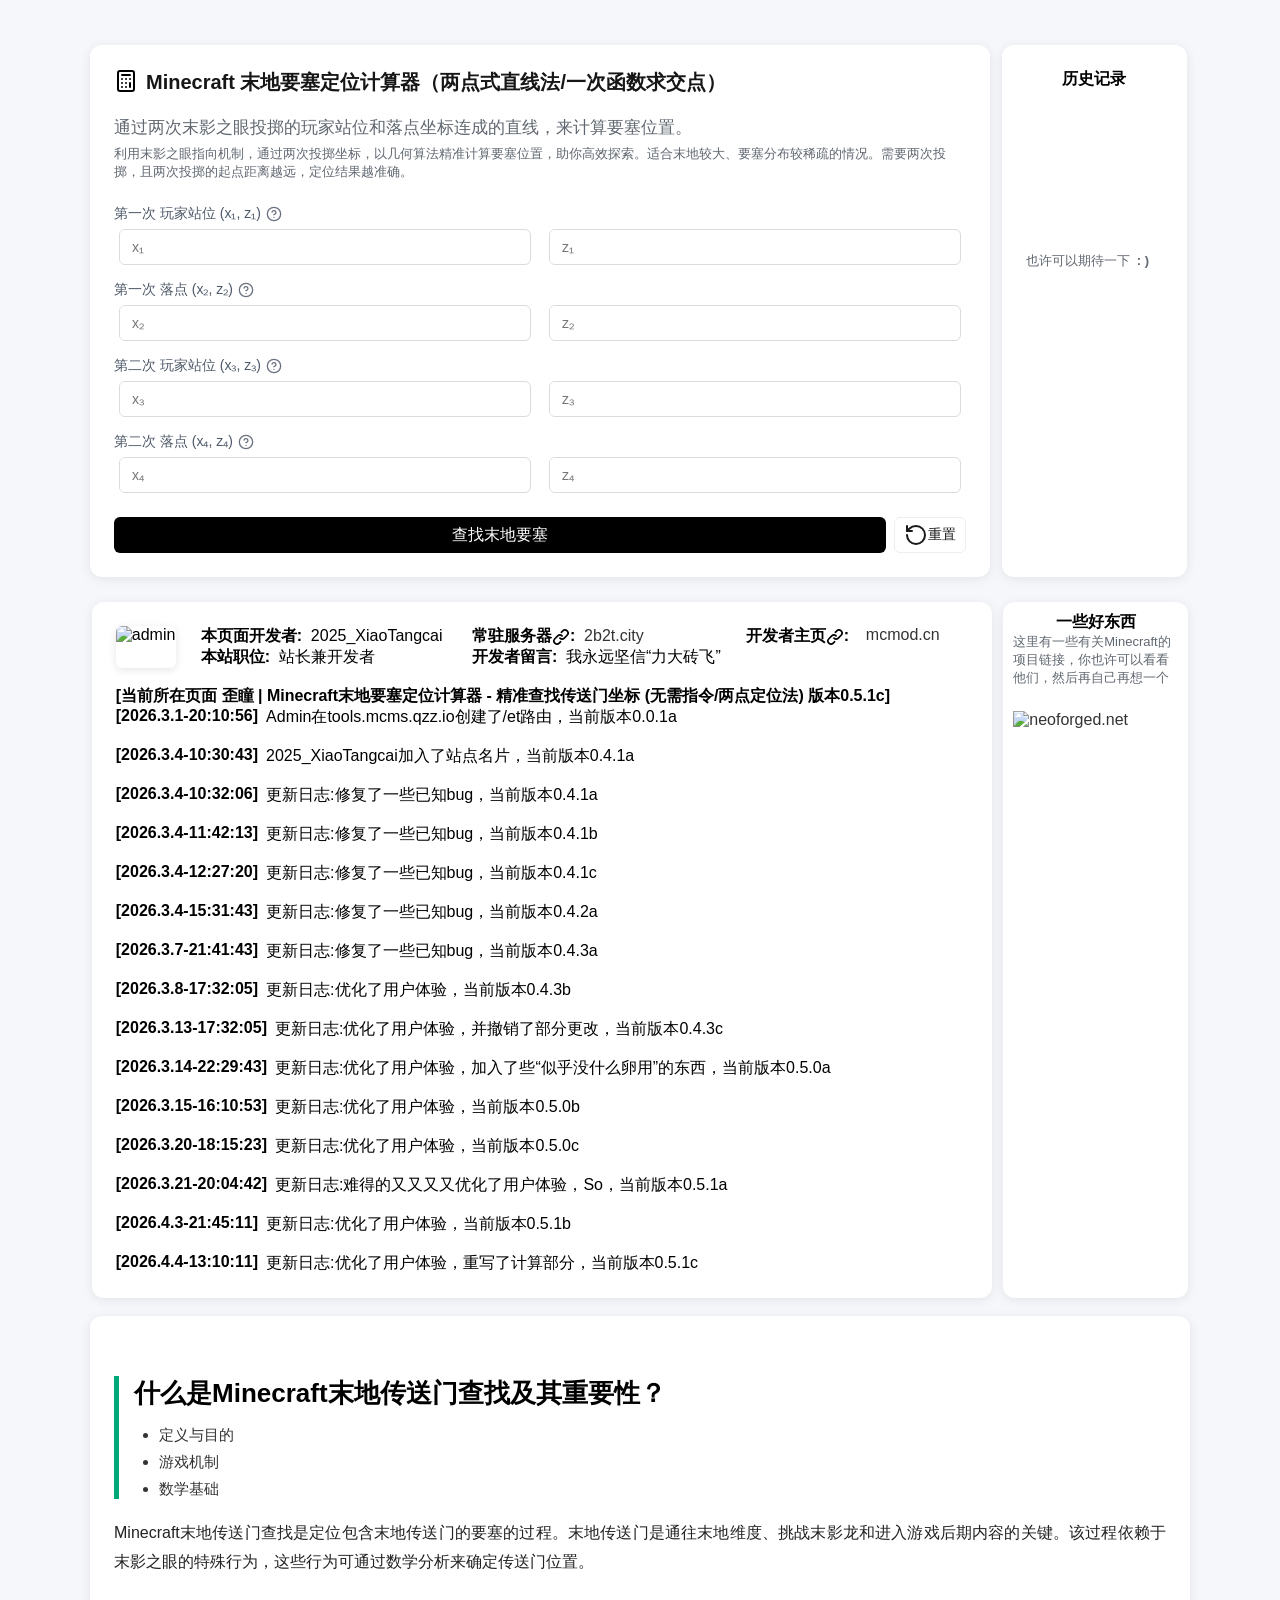
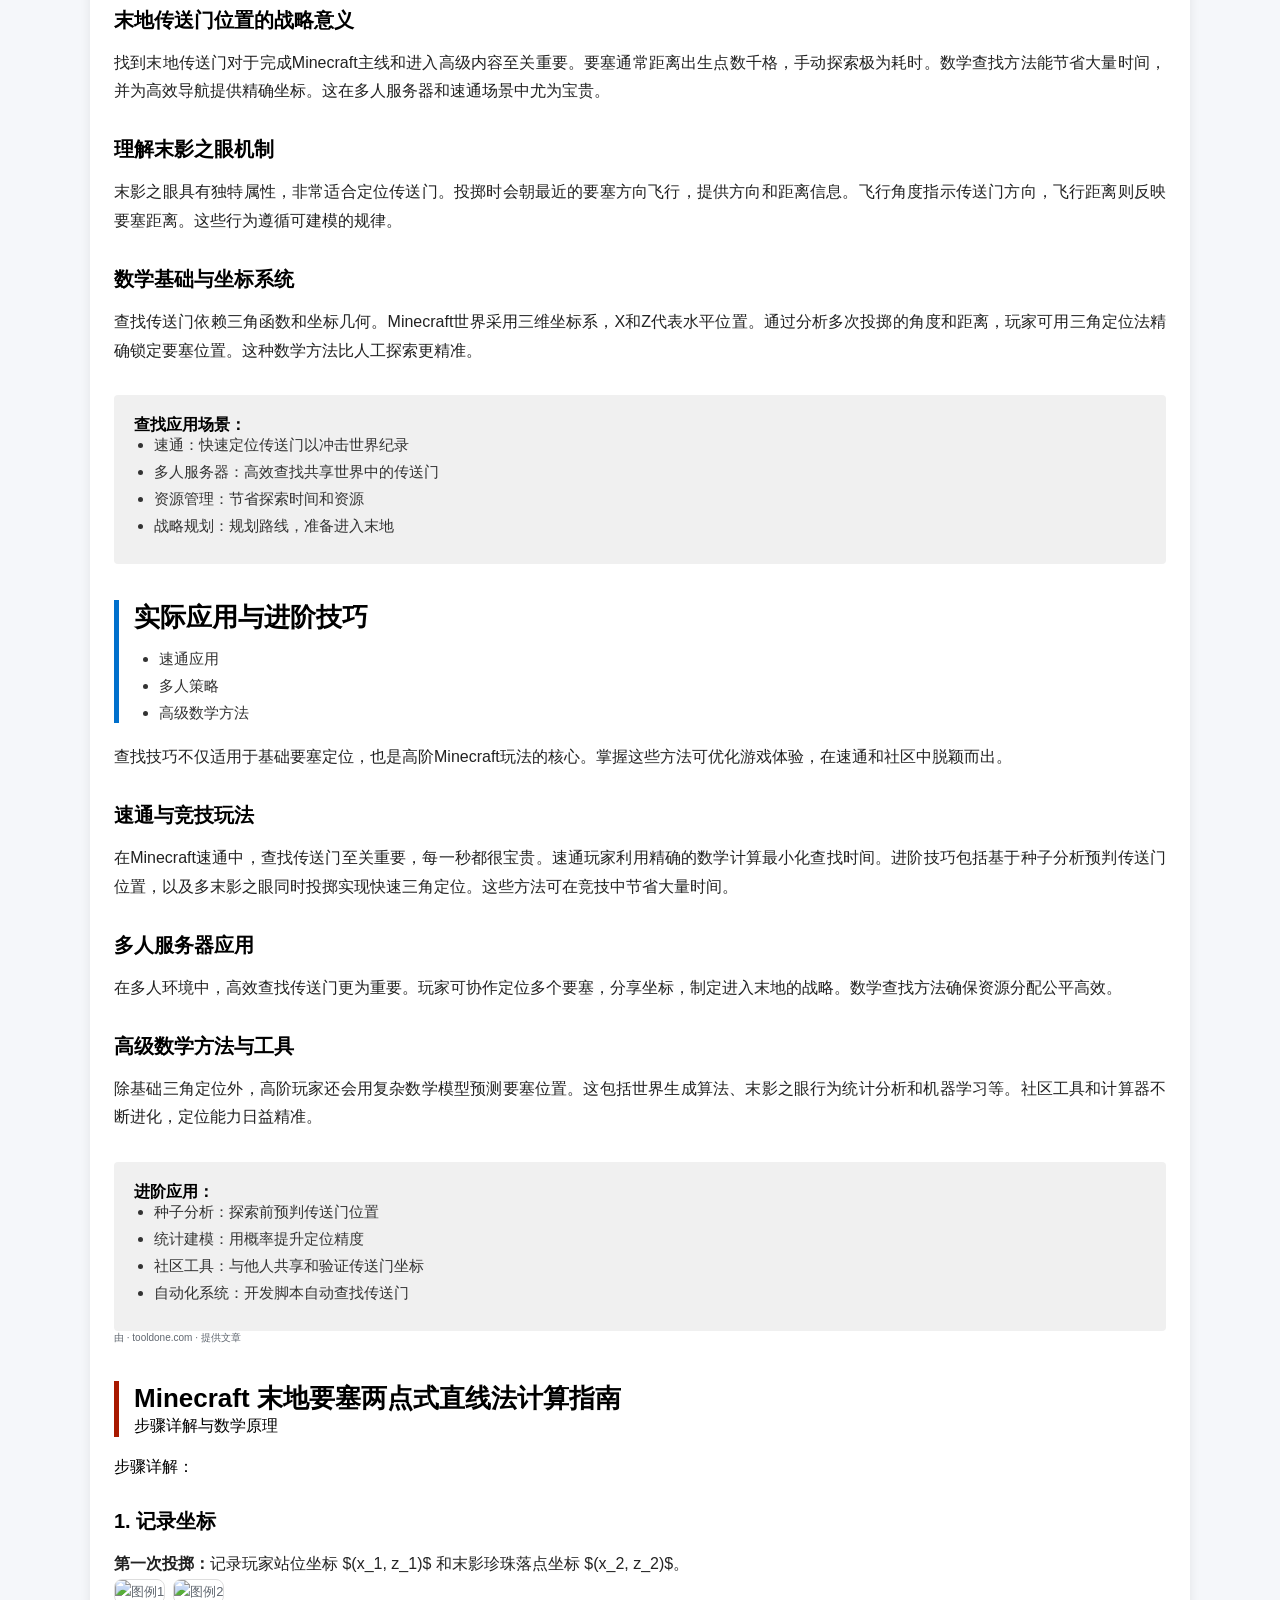
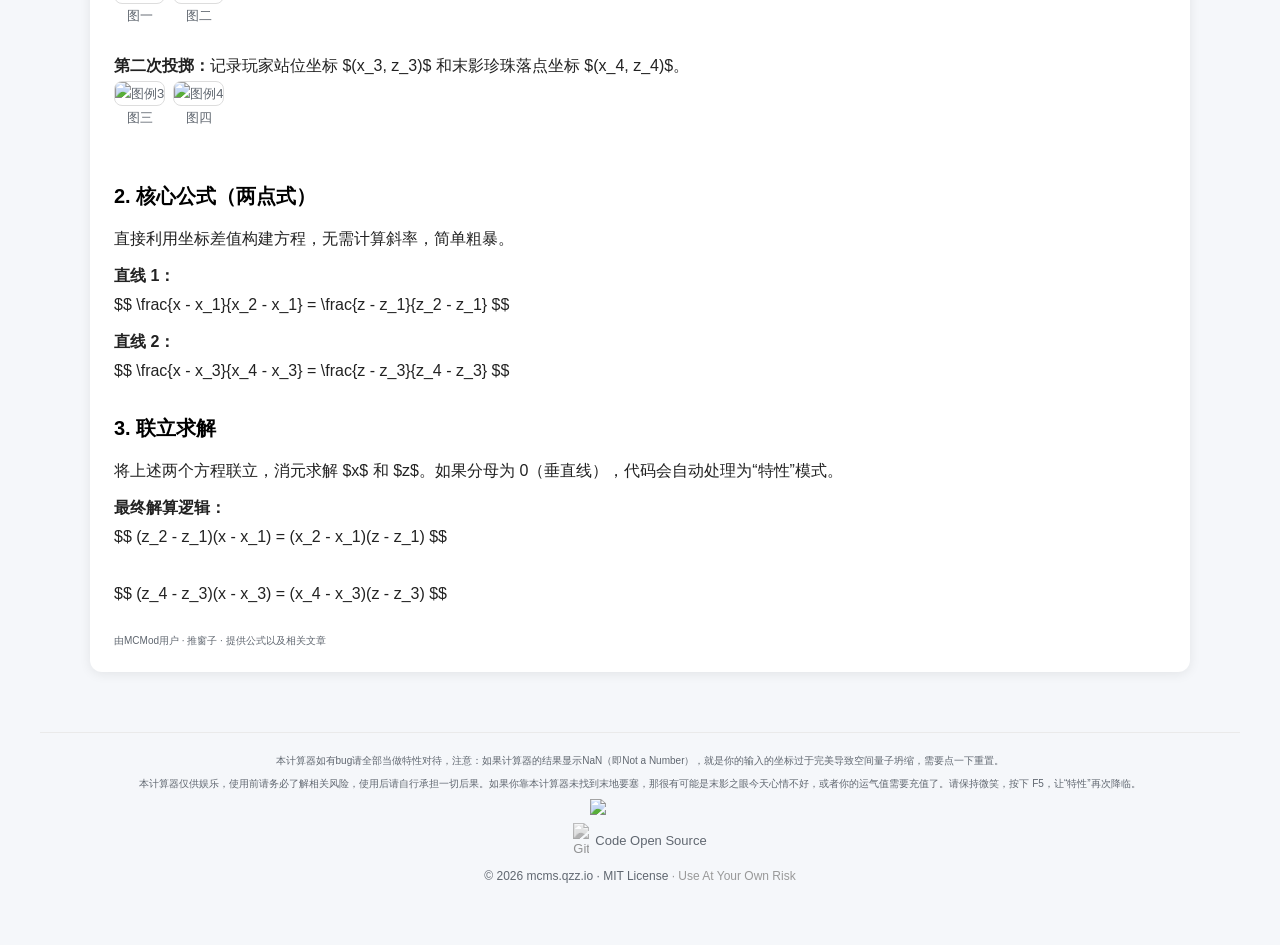
==== commit 9ac6478c: "Update index.html" ====
--- a/et/index.html
+++ b/et/index.html
@@ -1,5 +1,5 @@
 <!DOCTYPE html><html lang="zh-cn"><iframe id="loading-frame" src="index.loader.gc5482.html" style="position:fixed; top:0; left:0; width:100%; height:100%; border:none; z-index:99999; background:#111;"></iframe>
-<head><meta charset="UTF-8"><title>歪瞳 | Minecraft末地要塞定位计算器 - 精准查找传送门坐标 (无需指令/两点定位法)</title><meta name="viewport" content="width=1400, initial-scale=0.5, maximum-scale=1.0"><meta name="keywords" content="歪瞳, mcms, mcms.qzz.io, tools.mcms.qzz.io, Minecraft末地要塞定位器, 末地传送门坐标计算器, 末影之眼定位工具, 要塞坐标求解器, 两点定位法计算器, 末影之眼往地下飞怎么办, 末影之眼轨迹计算, Minecraft怎么算要塞坐标, 末地要塞位置查询, 末地传送门在哪个方向, Minecraft在线计算, 网页版要塞定位器, 无需下载的mc工具, Minecraft生存模式工具, locate stronghold, Minecraft tp指令"><meta name="description" content="歪瞳开发的Minecraft末地要塞定位计算器。利用两次末影之眼投掷的坐标，通过几何算法精准计算要塞位置。无需指令，纯网页计算，安全免费。支持Java版和基岩版，助你高效探索末地。适合末地较大、要塞分布较稀疏的情况。需要两次投掷，且两次投掷的起点距离越远，定位结果越准确。"><link rel="canonical" href="https://tools.mcms.qzz.io" /><meta name="robots" content="index, follow"><meta property="og:type" content="website"><meta property="og:title" content="歪瞳 | Minecraft末地要塞定位计算器"><meta property="og:description" content="利用几何算法精准计算Minecraft要塞坐标，无需指令，高效探索。"><meta property="og:image" content="https://zh.minecraft.wiki/images/thumb/End_Portal_%28Active%29.png/500px-End_Portal_%28Active%29.png?99291"><meta property="og:url" content="https://tools.mcms.qzz.io"><meta property="og:site_name" content="mcms.qzz.io"><meta name="twitter:card" content="summary_large_image"><meta name="twitter:title" content="歪瞳 | Minecraft末地要塞定位计算器"><meta name="twitter:description" content="利用几何算法精准计算Minecraft要塞坐标，无需指令，高效探索。"><meta name="twitter:image" content="index.end.jcd85n.webp"><meta name="author" content="mcms.qzz.io, 2025_XiaoTangcai, XiaoTC-2026, HAHA_starSEA"><link rel="icon" href="https://tools.mcms.qzz.io/et/index.favicon.ch5h94.webp" type="image/webp">
+<head><meta charset="UTF-8"><title>歪瞳 | Minecraft末地要塞定位计算器 - 精准查找传送门坐标 (无需指令/两点定位法/一次函数求交点)</title><meta name="viewport" content="width=1400, initial-scale=0.5, maximum-scale=1.0"><meta name="keywords" content="歪瞳, mcms, mcms.qzz.io, tools.mcms.qzz.io, Minecraft末地要塞定位器, 末地传送门坐标计算器, 末影之眼定位工具, 要塞坐标求解器, 两点定位法计算器, 末影之眼往地下飞怎么办, 末影之眼轨迹计算, Minecraft怎么算要塞坐标, 末地要塞位置查询, 末地传送门在哪个方向, Minecraft在线计算, 网页版要塞定位器, 无需下载的mc工具, Minecraft生存模式工具, locate stronghold, Minecraft tp指令"><meta name="description" content="歪瞳开发的Minecraft末地要塞定位计算器。利用两次末影之眼投掷的坐标，通过几何算法精准计算要塞位置。无需指令，纯网页计算，安全免费。支持Java版和基岩版，助你高效探索末地。适合末地较大、要塞分布较稀疏的情况。需要两次投掷，且两次投掷的起点距离越远，定位结果越准确。"><link rel="canonical" href="https://tools.mcms.qzz.io" /><meta name="robots" content="index, follow"><meta property="og:type" content="website"><meta property="og:title" content="歪瞳 | Minecraft末地要塞定位计算器"><meta property="og:description" content="利用几何算法精准计算Minecraft要塞坐标，无需指令，高效探索。"><meta property="og:image" content="https://zh.minecraft.wiki/images/thumb/End_Portal_%28Active%29.png/500px-End_Portal_%28Active%29.png?99291"><meta property="og:url" content="https://tools.mcms.qzz.io"><meta property="og:site_name" content="mcms.qzz.io"><meta name="twitter:card" content="summary_large_image"><meta name="twitter:title" content="歪瞳 | Minecraft末地要塞定位计算器"><meta name="twitter:description" content="利用几何算法精准计算Minecraft要塞坐标，无需指令，高效探索。"><meta name="twitter:image" content="index.end.jcd85n.webp"><meta name="author" content="mcms.qzz.io, 2025_XiaoTangcai, XiaoTC-2026, HAHA_starSEA"><link rel="icon" href="https://tools.mcms.qzz.io/et/index.favicon.ch5h94.webp" type="image/webp">
 <link rel="stylesheet" href="https://tools.mcms.qzz.io/et/index.katex.506101c1.min.cbcv75.css">
 <script defer src="https://tools.mcms.qzz.io/et/index.katex.87c56817.min.jcbw64.js"></script>
 <script defer src="https://tools.mcms.qzz.io/et/index.auto-render.2e427455.min.cds773.js"></script>
@@ -125,7 +125,7 @@
 </head>
 <body><div id="copy-toast" class="kdcn74"><svg class="ejbc25" xmlns="http://www.w3.org/2000/svg" width="24" height="24" viewBox="0 0 24 24" fill="none" stroke="currentColor" stroke-width="2" stroke-linecap="round" stroke-linejoin="round" class="lucide lucide-circle-check-big w-5 h-5" aria-hidden="true"><path d="M21.801 10A10 10 0 1 1 17 3.335"></path><path d="m9 11 3 3L22 4"></path></svg><span><strong>复制成功</strong></span></div><div class="row-3bfb23"><div>
 <div class="container">
-    <div class="row"><svg xmlns="http://www.w3.org/2000/svg"  width="24" height="24" viewBox="0 0 24 24" fill="none" stroke="currentColor" stroke-width="2" stroke-linecap="round" stroke-linejoin="round" class="lucide lucide-calculator w-6 h-6" aria-hidden="true"><rect width="16" height="20" x="4" y="2" rx="2"></rect><line x1="8" x2="16" y1="6" y2="6"></line><line x1="16" x2="16" y1="14" y2="18"></line><path d="M16 10h.01"></path><path d="M12 10h.01"></path><path d="M8 10h.01"></path><path d="M12 14h.01"></path><path d="M8 14h.01"></path><path d="M12 18h.01"></path><path d="M8 18h.01"></path></svg><h1>Minecraft 末地要塞定位计算器（两点式直线法）</h1></div><p class="text-muted-foreground">通过两次末影之眼投掷的玩家站位和落点坐标连成的直线，来计算要塞位置。</p><p class="text-muted-GGbeng">利用末影之眼指向机制，通过两次投掷坐标，以几何算法精准计算要塞位置，助你高效探索。适合末地较大、要塞分布较稀疏的情况。需要两次投掷，且两次投掷的起点距离越远，定位结果越准确。</p>
+    <div class="row"><svg xmlns="http://www.w3.org/2000/svg"  width="24" height="24" viewBox="0 0 24 24" fill="none" stroke="currentColor" stroke-width="2" stroke-linecap="round" stroke-linejoin="round" class="lucide lucide-calculator w-6 h-6" aria-hidden="true"><rect width="16" height="20" x="4" y="2" rx="2"></rect><line x1="8" x2="16" y1="6" y2="6"></line><line x1="16" x2="16" y1="14" y2="18"></line><path d="M16 10h.01"></path><path d="M12 10h.01"></path><path d="M8 10h.01"></path><path d="M12 14h.01"></path><path d="M8 14h.01"></path><path d="M12 18h.01"></path><path d="M8 18h.01"></path></svg><h1>Minecraft 末地要塞定位计算器（两点式直线法/一次函数求交点）</h1></div><p class="text-muted-foreground">通过两次末影之眼投掷的玩家站位和落点坐标连成的直线，来计算要塞位置。</p><p class="text-muted-GGbeng">利用末影之眼指向机制，通过两次投掷坐标，以几何算法精准计算要塞位置，助你高效探索。适合末地较大、要塞分布较稀疏的情况。需要两次投掷，且两次投掷的起点距离越远，定位结果越准确。</p>
     <div class="input-group"><label>第一次 玩家站位 (x₁, z₁)<div class="help-icon-wrapper"><svg xmlns="http://www.w3.org/2000/svg" width="16" height="16" viewBox="0 0 24 24" fill="none" stroke="currentColor" stroke-width="2" stroke-linecap="round" stroke-linejoin="round" class="icon-question"><circle cx="12" cy="12" r="10"></circle><path d="M9.09 9a3 3 0 0 1 5.83 1c0 2-3 3-3 3"></path><path d="M12 17h.01"></path></svg><div class="help-bubble">这里填写你在Minecraft世界中第一次投掷末影之眼时所站的位置的X和Z坐标。</div></div></label><div class="row"><div class="number-input"><input id="x1" placeholder="x₁"><div class="btn-group"><button class="btn-up" onclick="adj('x1',1)">▲</button><button class="btn-down" onclick="adj('x1',-1)">▼</button></div></div><div class="number-input"><input id="z1" placeholder="z₁"><div class="btn-group"><button class="btn-up" onclick="adj('z1',1)">▲</button><button class="btn-down" onclick="adj('z1',-1)">▼</button></div></div></div></div>
     <div class="input-group"><label>第一次 落点 (x₂, z₂)<div class="help-icon-wrapper"><svg xmlns="http://www.w3.org/2000/svg" width="16" height="16" viewBox="0 0 24 24" fill="none" stroke="currentColor" stroke-width="2" stroke-linecap="round" stroke-linejoin="round" class="icon-question"><circle cx="12" cy="12" r="10"></circle><path d="M9.09 9a3 3 0 0 1 5.83 1c0 2-3 3-3 3"></path><path d="M12 17h.01"></path></svg><div class="help-bubble2">这里填写你在Minecraft投掷第一颗的末影之眼后它掉落的X和Z坐标位置,注意，末影之眼掉落时通常会偏差1-2格，<br>如果要保证精确，请填写跟着它到它飞到的位置的X和Z坐标</div></div></label><div class="row"><div class="number-input"><input id="x2" placeholder="x₂"><div class="btn-group"><button class="btn-up" onclick="adj('x2',1)">▲</button><button class="btn-down" onclick="adj('x2',-1)">▼</button></div></div><div class="number-input"><input id="z2" placeholder="z₂"><div class="btn-group"><button class="btn-up" onclick="adj('z2',1)">▲</button><button class="btn-down" onclick="adj('z2',-1)">▼</button></div></div></div></div>
     <div class="input-group"><label>第二次 玩家站位 (x₃, z₃)<div class="help-icon-wrapper"><svg xmlns="http://www.w3.org/2000/svg" width="16" height="16" viewBox="0 0 24 24" fill="none" stroke="currentColor" stroke-width="2" stroke-linecap="round" stroke-linejoin="round" class="icon-question"><circle cx="12" cy="12" r="10"></circle><path d="M9.09 9a3 3 0 0 1 5.83 1c0 2-3 3-3 3"></path><path d="M12 17h.01"></path></svg><div class="help-bubble">这里填写你在Minecraft世界中第二次投掷末影之眼时所站的位置的X和Z坐标。</div></div></label><div class="row"><div class="number-input"><input id="x3" placeholder="x₃"><div class="btn-group"><button class="btn-up" onclick="adj('x3',1)">▲</button><button class="btn-down" onclick="adj('x3',-1)">▼</button></div></div><div class="number-input"><input id="z3" placeholder="z₃"><div class="btn-group"><button class="btn-up" onclick="adj('z3',1)">▲</button><button class="btn-down" onclick="adj('z3',-1)">▼</button></div></div></div></div>
@@ -275,7 +275,7 @@
 const dz2 = z4 - z3;
 const denominator = (dz1 * dx2) - (dx1 * dz2);
 if (Math.abs(denominator) < 0.00001) {
-throw new Error("我们一般说要两点相交才能确定坐标，因此，两条视线平行或重合，无法计算交点！");
+throw new Error("我们一般说要两线相交才能确定坐标，因此，两条视线平行或重合，无法计算交点！");
 }
 const cross1 = (x1 * z2) - (z1 * x2);
 const cross2 = (x3 * z4) - (z3 * x4);
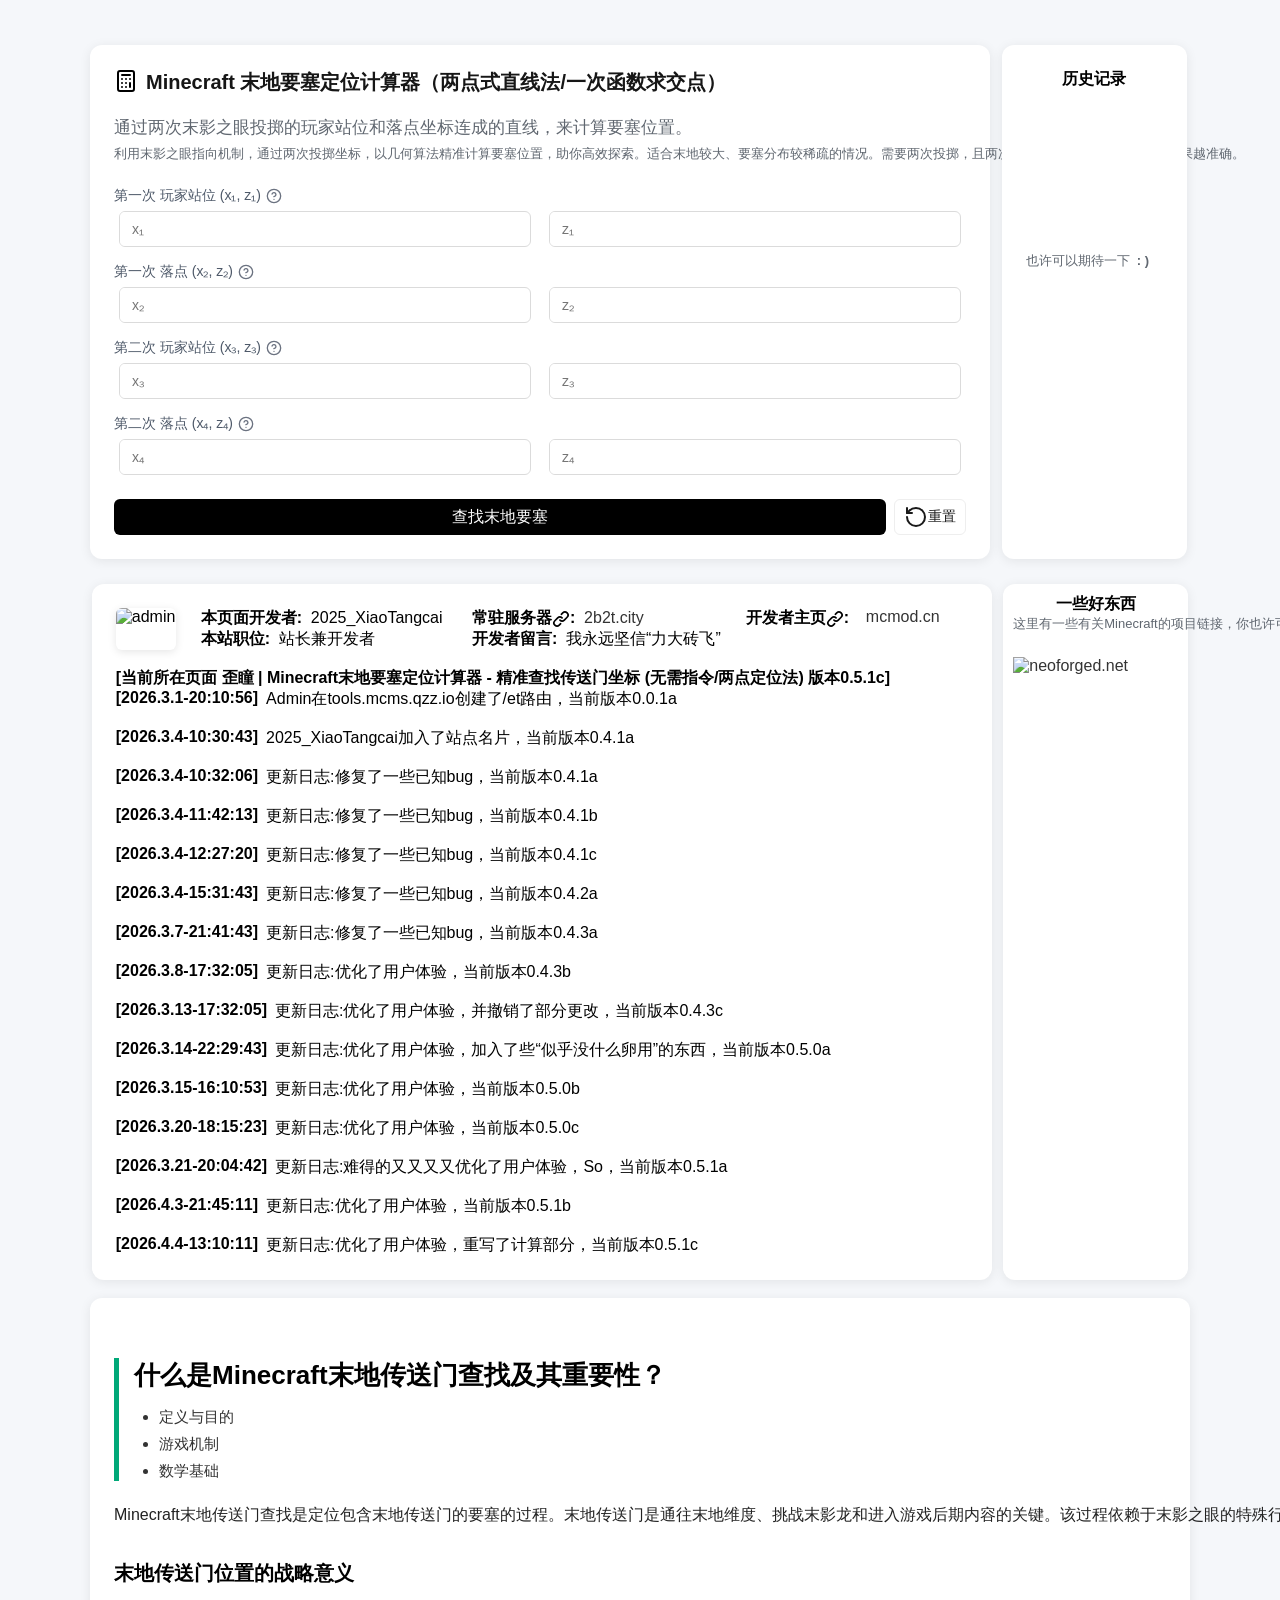
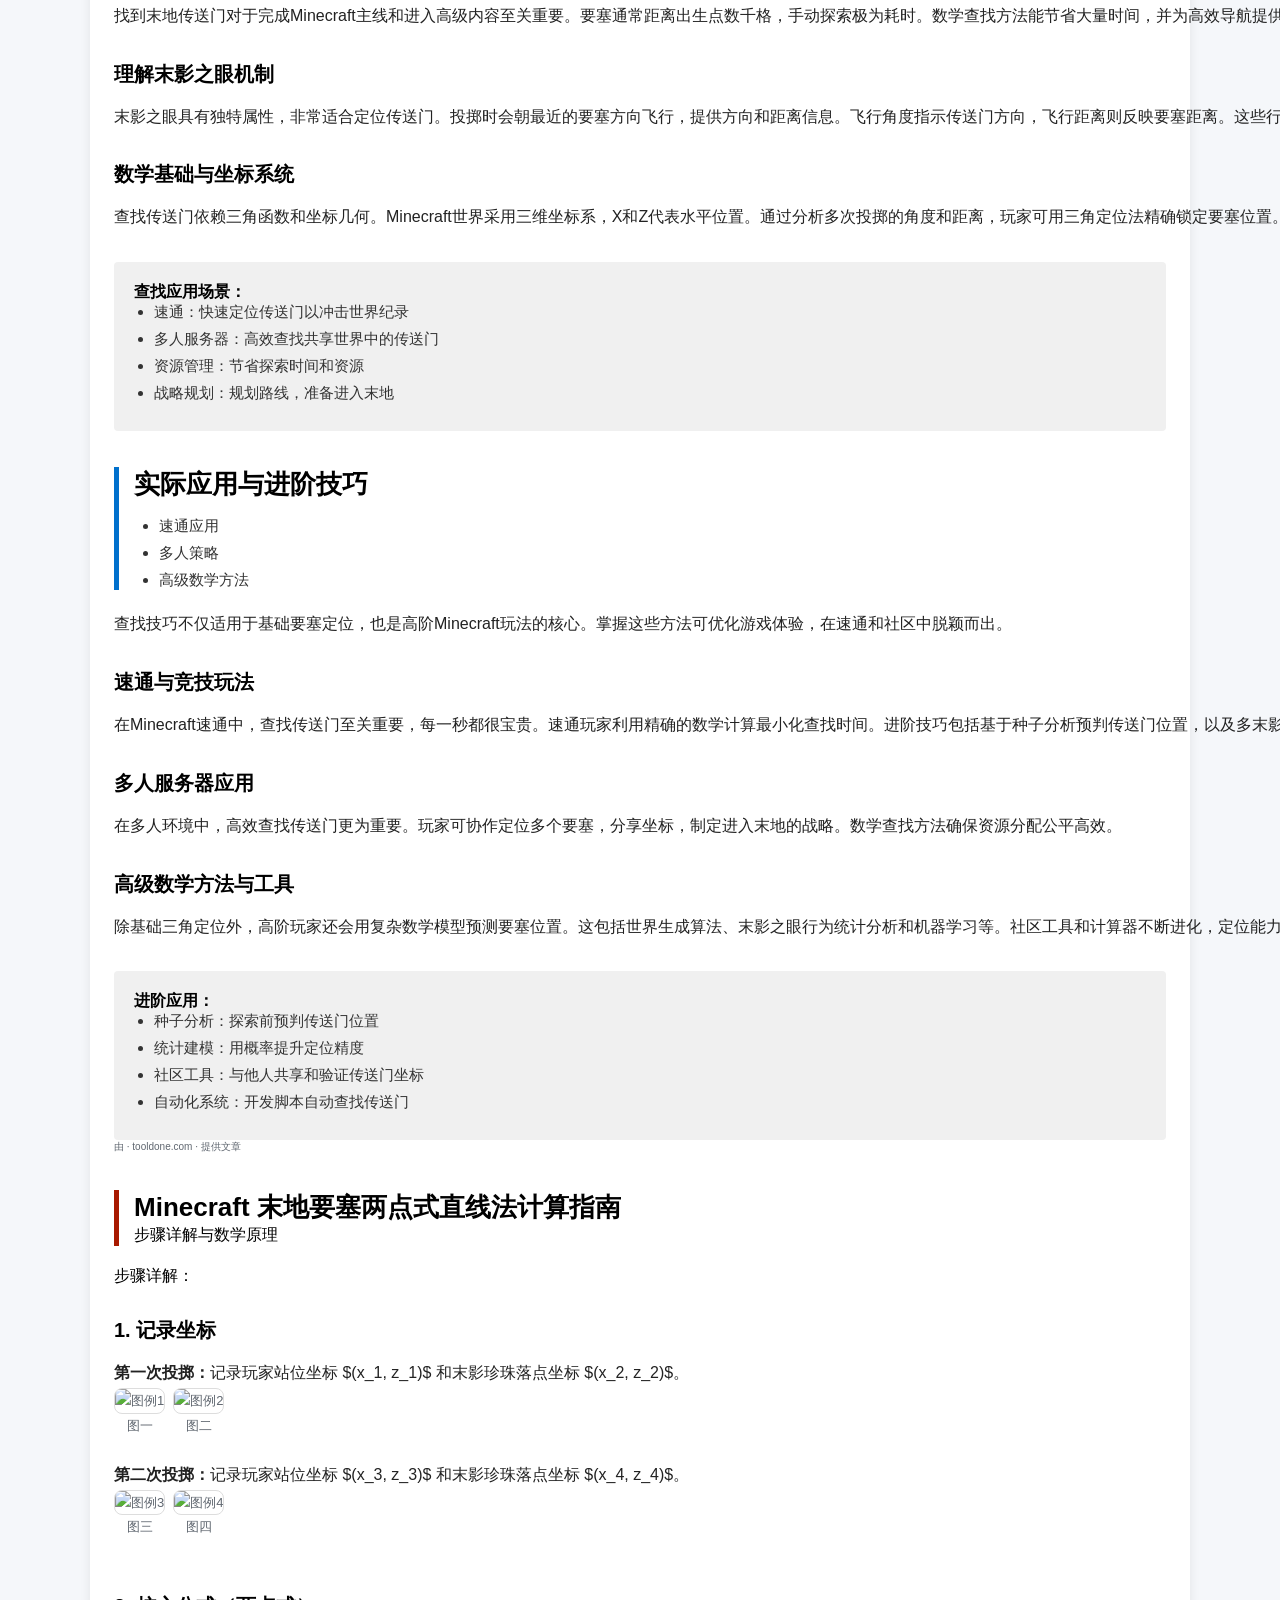
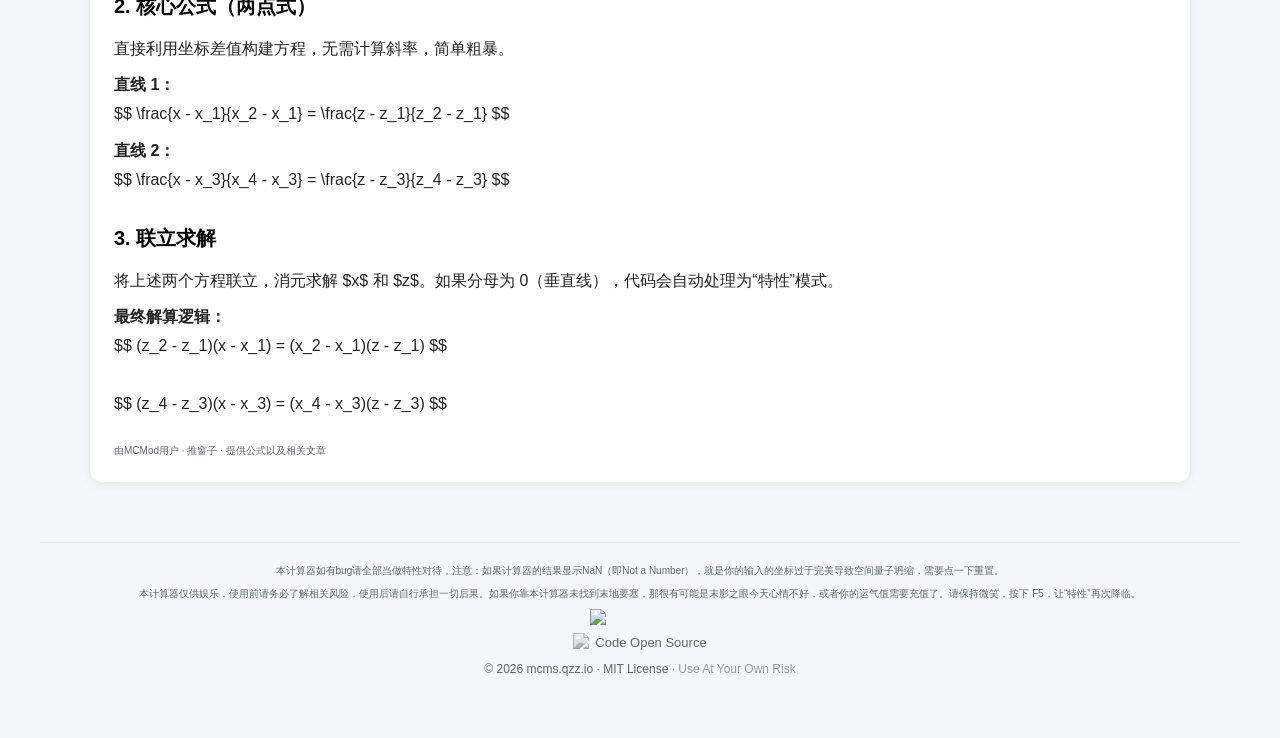
==== commit 4a6af32b: "Fix HTML structure and improve styling" ====
--- a/et/index.html
+++ b/et/index.html
@@ -1,12 +1,12 @@
 <!DOCTYPE html><html lang="zh-cn"><iframe id="loading-frame" src="index.loader.gc5482.html" style="position:fixed; top:0; left:0; width:100%; height:100%; border:none; z-index:99999; background:#111;"></iframe>
-<head><meta charset="UTF-8"><title>歪瞳 | Minecraft末地要塞定位计算器 - 精准查找传送门坐标 (无需指令/两点定位法/一次函数求交点)</title><meta name="viewport" content="width=1400, initial-scale=0.5, maximum-scale=1.0"><meta name="keywords" content="歪瞳, mcms, mcms.qzz.io, tools.mcms.qzz.io, Minecraft末地要塞定位器, 末地传送门坐标计算器, 末影之眼定位工具, 要塞坐标求解器, 两点定位法计算器, 末影之眼往地下飞怎么办, 末影之眼轨迹计算, Minecraft怎么算要塞坐标, 末地要塞位置查询, 末地传送门在哪个方向, Minecraft在线计算, 网页版要塞定位器, 无需下载的mc工具, Minecraft生存模式工具, locate stronghold, Minecraft tp指令"><meta name="description" content="歪瞳开发的Minecraft末地要塞定位计算器。利用两次末影之眼投掷的坐标，通过几何算法精准计算要塞位置。无需指令，纯网页计算，安全免费。支持Java版和基岩版，助你高效探索末地。适合末地较大、要塞分布较稀疏的情况。需要两次投掷，且两次投掷的起点距离越远，定位结果越准确。"><link rel="canonical" href="https://tools.mcms.qzz.io" /><meta name="robots" content="index, follow"><meta property="og:type" content="website"><meta property="og:title" content="歪瞳 | Minecraft末地要塞定位计算器"><meta property="og:description" content="利用几何算法精准计算Minecraft要塞坐标，无需指令，高效探索。"><meta property="og:image" content="https://zh.minecraft.wiki/images/thumb/End_Portal_%28Active%29.png/500px-End_Portal_%28Active%29.png?99291"><meta property="og:url" content="https://tools.mcms.qzz.io"><meta property="og:site_name" content="mcms.qzz.io"><meta name="twitter:card" content="summary_large_image"><meta name="twitter:title" content="歪瞳 | Minecraft末地要塞定位计算器"><meta name="twitter:description" content="利用几何算法精准计算Minecraft要塞坐标，无需指令，高效探索。"><meta name="twitter:image" content="index.end.jcd85n.webp"><meta name="author" content="mcms.qzz.io, 2025_XiaoTangcai, XiaoTC-2026, HAHA_starSEA"><link rel="icon" href="https://tools.mcms.qzz.io/et/index.favicon.ch5h94.webp" type="image/webp">
+<head><meta charset="UTF-8"><title>歪瞳 | Minecraft末地要塞定位计算器 - 精准查找传送门坐标 (无需指令/两点定位法/一次函数求交点)</title><meta name="renderer" content="webkit"><meta http-equiv="X-UA-Compatible" content="IE=edge"><meta name="format-detection" content="telephone=no, email=no"> <meta name="viewport" content="width=1400, initial-scale=0.5, maximum-scale=1.0"><meta name="keywords" content="歪瞳, mcms, mcms.qzz.io, tools.mcms.qzz.io, Minecraft末地要塞定位器, 末地传送门坐标计算器, 末影之眼定位工具, 要塞坐标求解器, 两点定位法计算器, 末影之眼往地下飞怎么办, 末影之眼轨迹计算, Minecraft怎么算要塞坐标, 末地要塞位置查询, 末地传送门在哪个方向, Minecraft在线计算, 网页版要塞定位器, 无需下载的mc工具, Minecraft生存模式工具, locate stronghold, Minecraft tp指令"><meta name="description" content="歪瞳开发的Minecraft末地要塞定位计算器。利用两次末影之眼投掷的坐标，通过几何算法精准计算要塞位置。无需指令，纯网页计算，安全免费。支持Java版和基岩版，助你高效探索末地。适合末地较大、要塞分布较稀疏的情况。需要两次投掷，且两次投掷的起点距离越远，定位结果越准确。"><link rel="canonical" href="https://tools.mcms.qzz.io" /><meta name="robots" content="index, follow"><meta property="og:type" content="website"><meta property="og:title" content="歪瞳 | Minecraft末地要塞定位计算器"><meta property="og:description" content="利用几何算法精准计算Minecraft要塞坐标，无需指令，高效探索。"><meta property="og:image" content="https://zh.minecraft.wiki/images/thumb/End_Portal_%28Active%29.png/500px-End_Portal_%28Active%29.png?99291"><meta property="og:url" content="https://tools.mcms.qzz.io"><meta property="og:site_name" content="mcms.qzz.io"><meta name="twitter:card" content="summary_large_image"><meta name="twitter:title" content="歪瞳 | Minecraft末地要塞定位计算器"><meta name="twitter:description" content="利用几何算法精准计算Minecraft要塞坐标，无需指令，高效探索。"><meta name="twitter:image" content="index.end.jcd85n.webp"><meta name="author" content="mcms.qzz.io, 2025_XiaoTangcai, XiaoTC-2026, HAHA_starSEA"><link rel="icon" href="https://tools.mcms.qzz.io/et/index.favicon.ch5h94.webp" type="image/webp">
 <link rel="stylesheet" href="https://tools.mcms.qzz.io/et/index.katex.506101c1.min.cbcv75.css">
 <script defer src="https://tools.mcms.qzz.io/et/index.katex.87c56817.min.jcbw64.js"></script>
 <script defer src="https://tools.mcms.qzz.io/et/index.auto-render.2e427455.min.cds773.js"></script>
 <script>document.addEventListener("DOMContentLoaded", function() {renderMathInElement(document.body, {delimiters: [{left: "$$", right: "$$", display: true},{left: "$", right: "$", display: false}],ignoredTags: [],ignoredClasses: []});});</script>
 <style>
 *{box-sizing:border-box;margin:0;padding:0;font-family:"PingFang SC", "HarmonyOS Sans", "Noto Sans", "Helvetica Neue", "Helvetica", "Arial", "Microsoft Yahei",sans-serif;}
-body{background:#f5f7fa;padding:20px;background-size:cover;background-position:center;background-repeat:no-repeat;background-attachment:fixed; -webkit-text-size-adjust: 100%; -ms-text-size-adjust: 100%; text-size-adjust: 100%;}
+body{background:#f5f7fa;padding:20px;background-size:cover;background-position:center;background-repeat:no-repeat;background-attachment:fixed; -webkit-text-size-adjust: 100%; -ms-text-size-adjust: 100%; text-size-adjust: 100%;white-space: nowrap; overflow-wrap: break-word;word-wrap: break-word;word-break: keep-all;}
 .container{max-width:900px;margin:0 auto;background:#ffffff;border-radius:12px;padding:24px;box-shadow:0 2px 12px rgba(0,0,0,.08);}
 .container-2{max-width:1100px;margin:0 auto;background:#ffffff;border-radius:12px;padding:24px;box-shadow:0 2px 12px rgba(0,0,0,.08);}
 .container-3{width: 900px;margin:0 auto;background:#ffffff;border-radius:12px;padding:24px;box-shadow:0 2px 12px rgba(0,0,0,.08);}
@@ -363,7 +363,7 @@
 if (resultCard) {
 resultCard.style.display = "block";
 }}
-const weirdImages = ["imgs/(1).webp","imgs/(2).webp","imgs/(3).webp","imgs/(4).webp","imgs/(5).webp","imgs/(6).webp","imgs/(7).webp","imgs/(8).webp","imgs/(9).webp","imgs/(10).webp","imgs/(11).webp","imgs/(12).webp","imgs/(13).webp","imgs/(14).webp","imgs/(15).webp","imgs/(16).webp","imgs/(17).webp","imgs/(18).webp","imgs/(19).webp","imgs/(20).webp",];
+const weirdImages = ["imgs/%20(1).webp","imgs/%20(2).webp","imgs/%20(3).webp","imgs/%20(4).webp","imgs/%20(5).webp","imgs/%20(6).webp","imgs/%20(7).webp","imgs/%20(8).webp","imgs/%20(9).webp","imgs/%20(10).webp","imgs/%20(11).webp","imgs/%20(12).webp","imgs/%20(13).webp","imgs/%20(14).webp","imgs/%20(15).webp","imgs/%20(16).webp","imgs/%20(17).webp","imgs/%20(18).webp","imgs/%20(19).webp","imgs/%20(20).webp","imgs/%20(21).webp","imgs/%20(22).webp","imgs/%20(23).webp","imgs/%20(24).webp","imgs/%20(25).webp","imgs/%20(26).webp","imgs/%20(27).webp","imgs/%20(28).webp","imgs/%20(29).webp","imgs/%20(30).webp","imgs/%20(31).webp","imgs/%20(32).webp","imgs/%20(33).webp","imgs/%20(34).webp","imgs/%20(35).webp","imgs/%20(36).webp","imgs/%20(37).webp","imgs/%20(38).webp","imgs/%20(39).webp","imgs/%20(40).webp","imgs/%20(41).webp","imgs/%20(42).webp","imgs/%20(43).webp","imgs/%20(44).webp","imgs/%20(45).webp","imgs/%20(46).webp","imgs/%20(47).webp","imgs/%20(48).webp","imgs/%20(49).webp","imgs/%20(50).webp","imgs/%20(51).webp","imgs/%20(52).webp","imgs/%20(53).webp","imgs/%20(54).webp","imgs/%20(55).webp","imgs/%20(56).webp","imgs/%20(57).webp","imgs/%20(58).webp"];
 const randomImg = weirdImages[Math.floor(Math.random() * weirdImages.length)];
 document.getElementById("114514").style.display = "block";
 const imgBox = document.getElementById("114514");
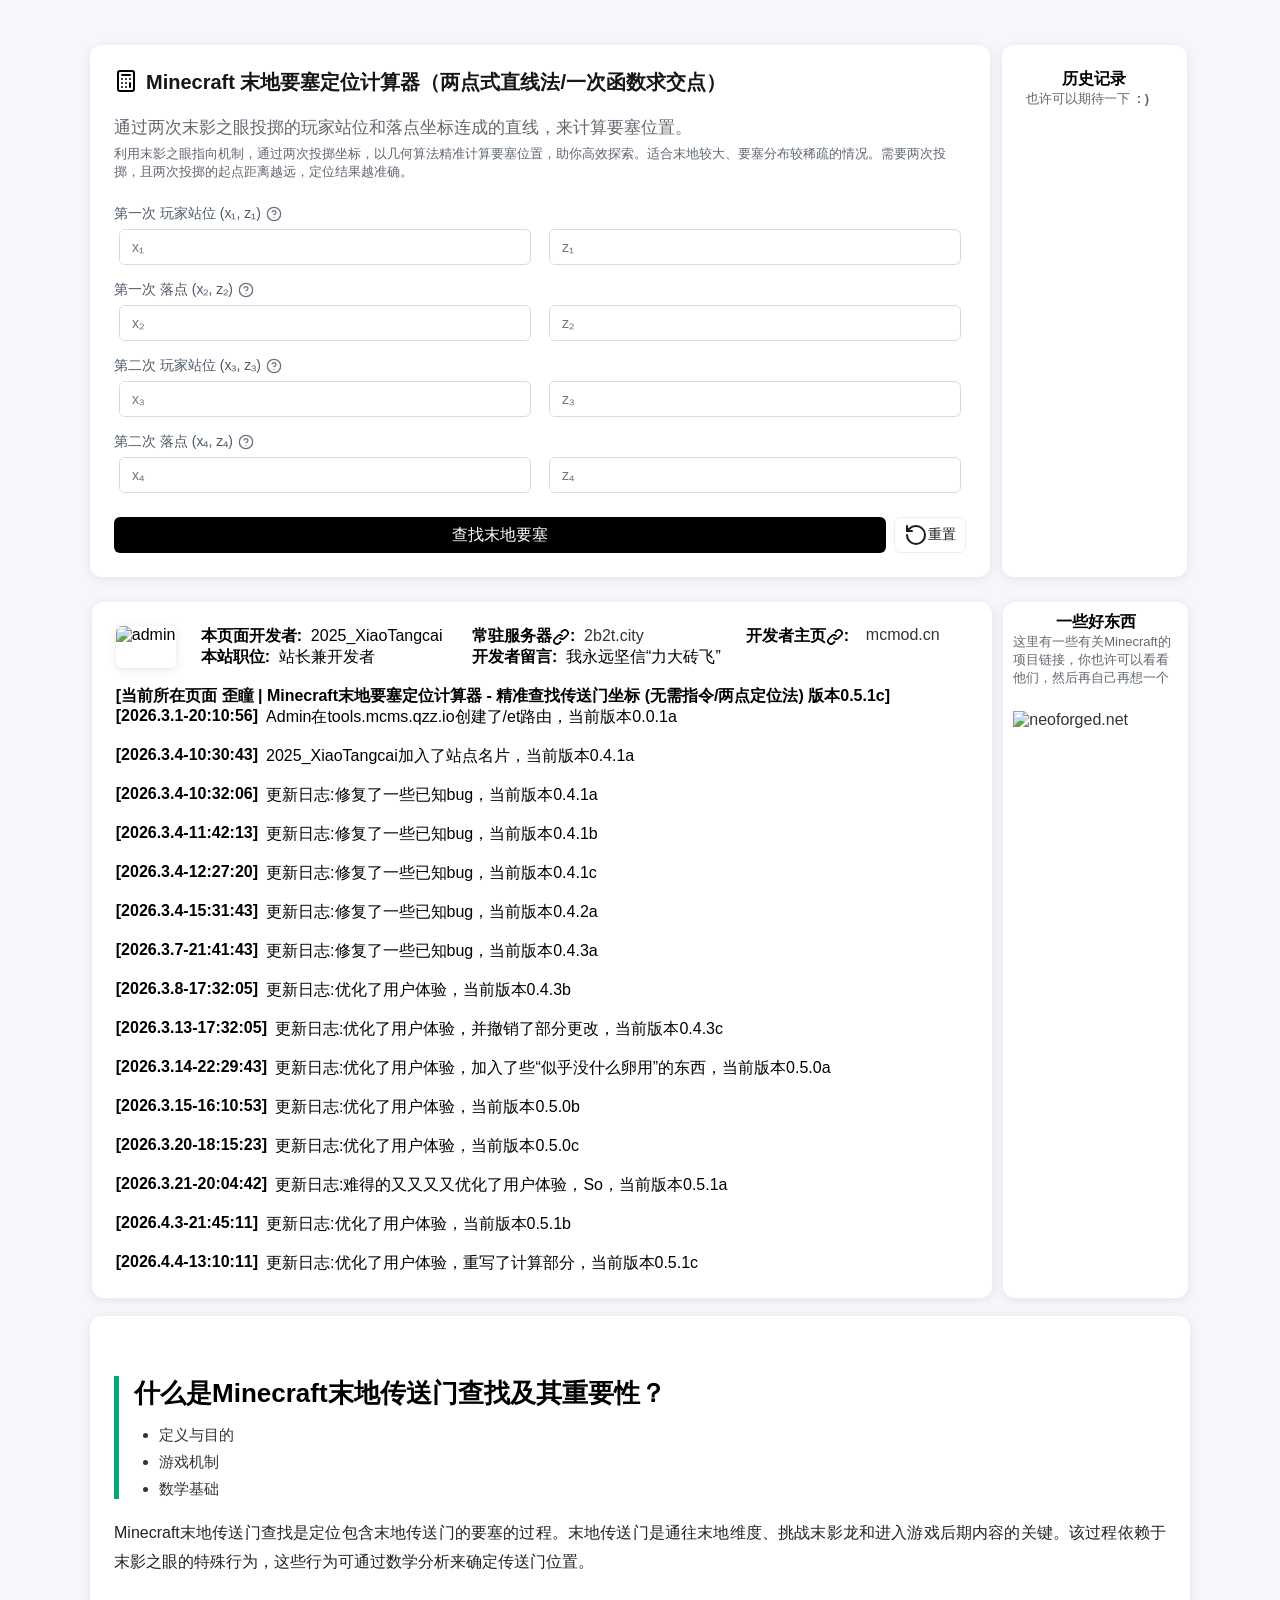
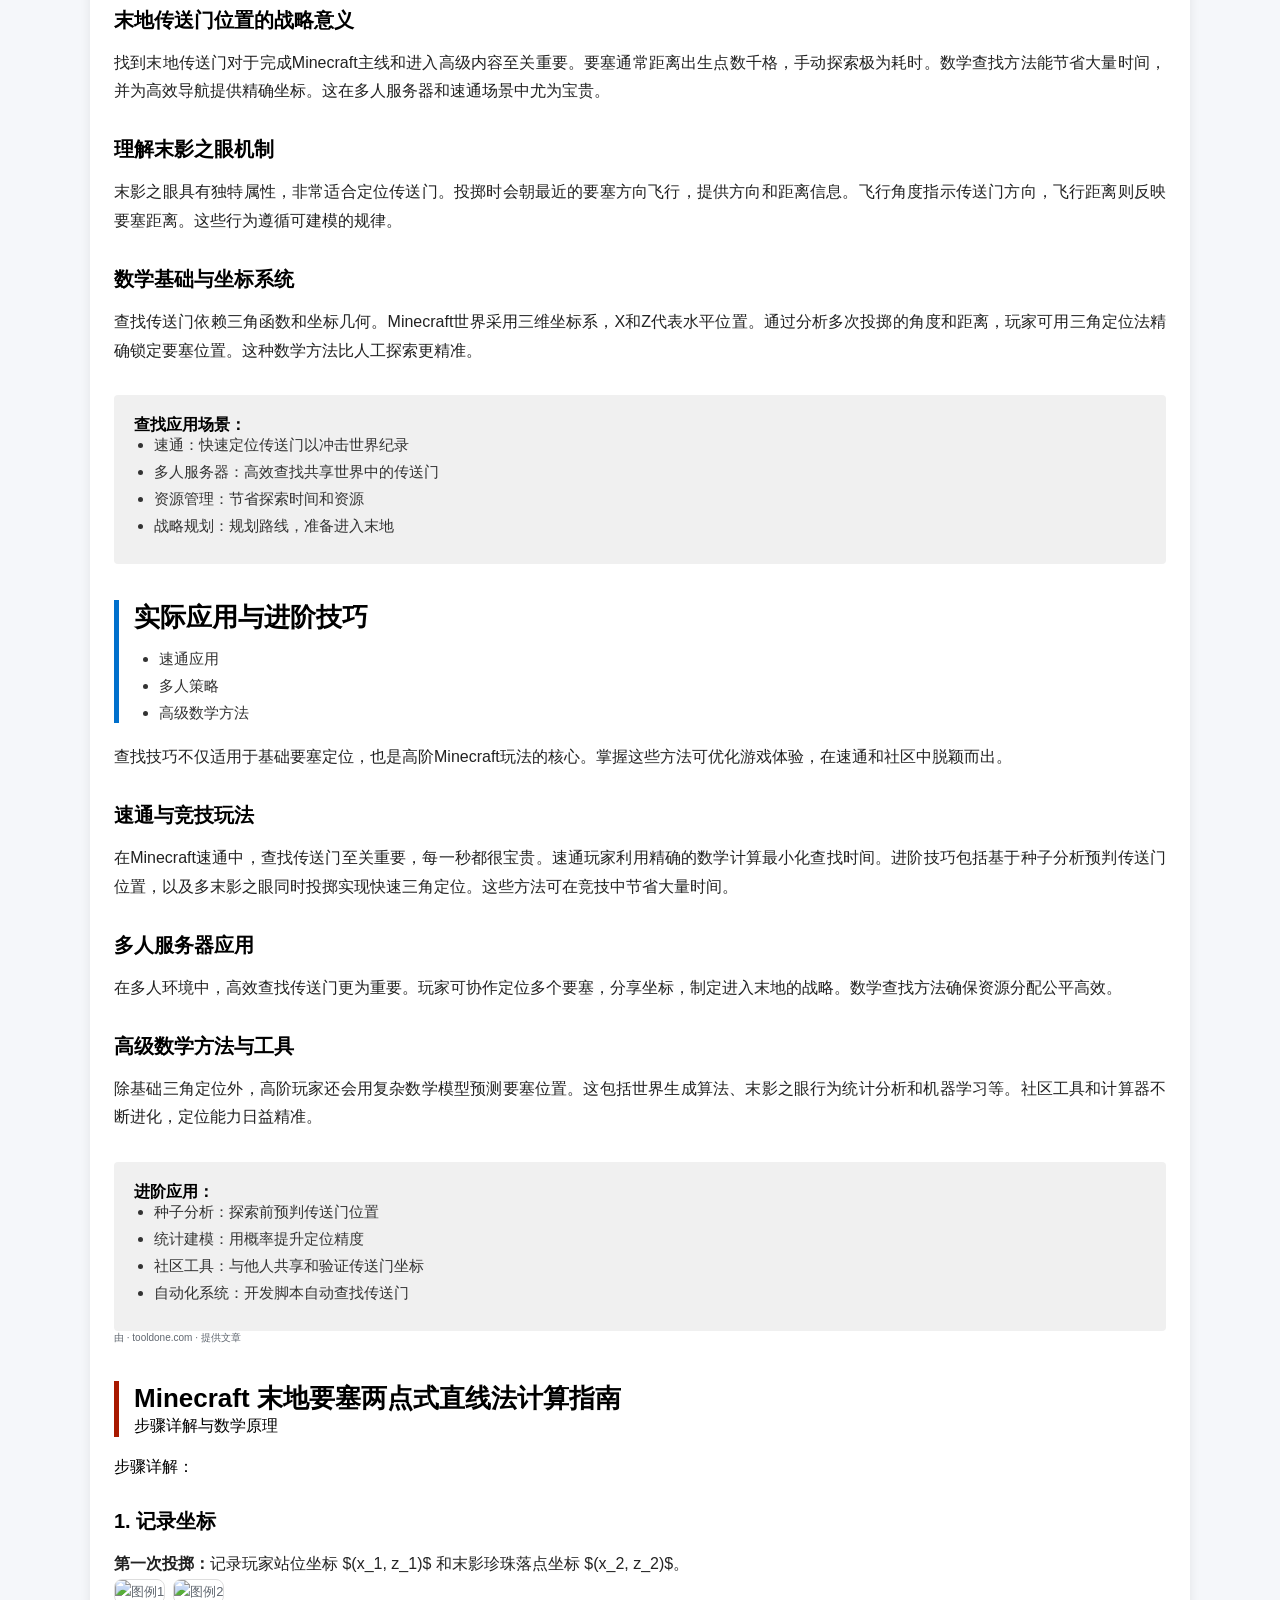
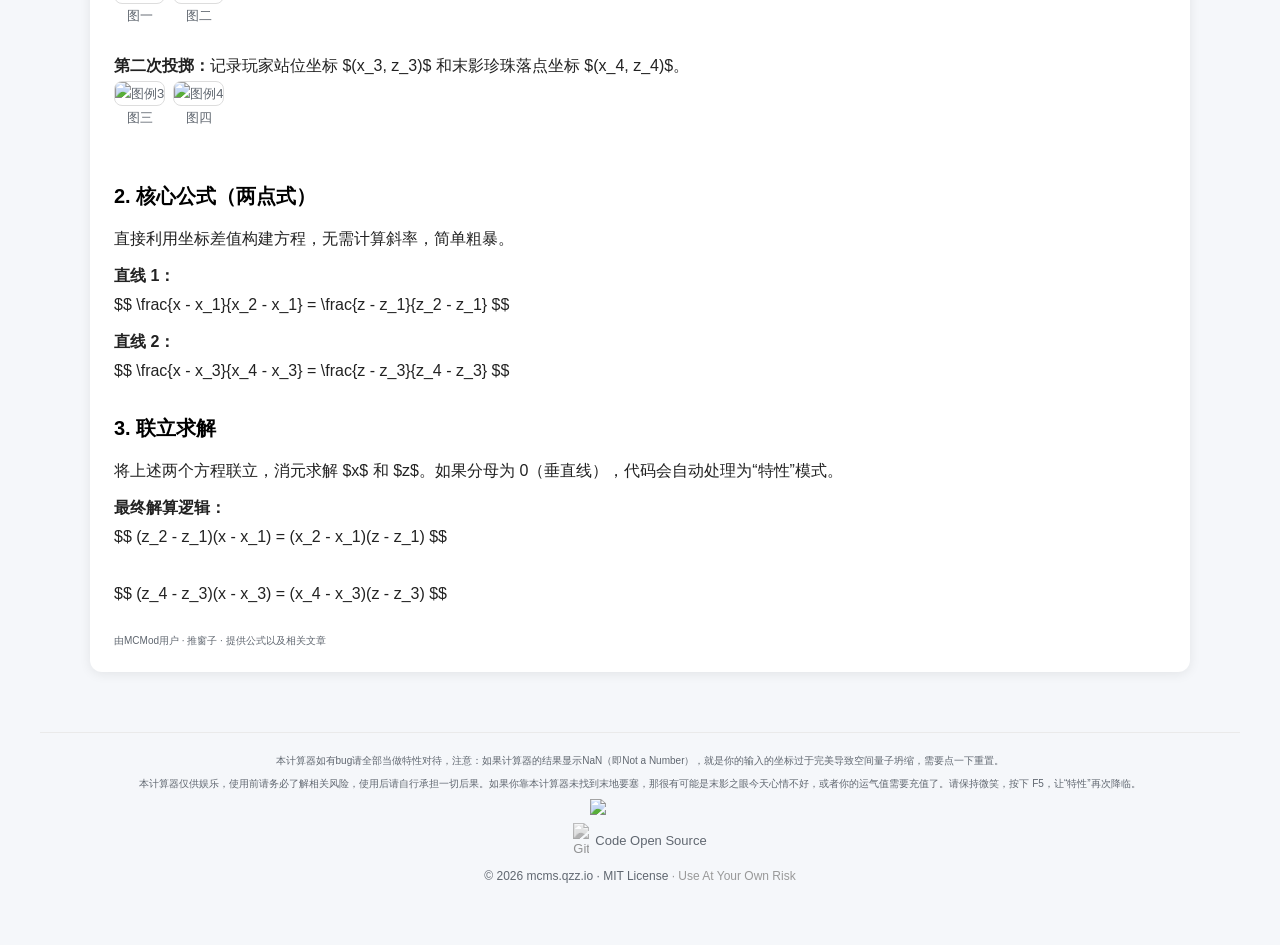
==== commit 886d4700: "Update index.html" ====
--- a/et/index.html
+++ b/et/index.html
@@ -1,12 +1,12 @@
 <!DOCTYPE html><html lang="zh-cn"><iframe id="loading-frame" src="index.loader.gc5482.html" style="position:fixed; top:0; left:0; width:100%; height:100%; border:none; z-index:99999; background:#111;"></iframe>
-<head><meta charset="UTF-8"><title>歪瞳 | Minecraft末地要塞定位计算器 - 精准查找传送门坐标 (无需指令/两点定位法/一次函数求交点)</title><meta name="renderer" content="webkit"><meta http-equiv="X-UA-Compatible" content="IE=edge"><meta name="format-detection" content="telephone=no, email=no"> <meta name="viewport" content="width=1400, initial-scale=0.5, maximum-scale=1.0"><meta name="keywords" content="歪瞳, mcms, mcms.qzz.io, tools.mcms.qzz.io, Minecraft末地要塞定位器, 末地传送门坐标计算器, 末影之眼定位工具, 要塞坐标求解器, 两点定位法计算器, 末影之眼往地下飞怎么办, 末影之眼轨迹计算, Minecraft怎么算要塞坐标, 末地要塞位置查询, 末地传送门在哪个方向, Minecraft在线计算, 网页版要塞定位器, 无需下载的mc工具, Minecraft生存模式工具, locate stronghold, Minecraft tp指令"><meta name="description" content="歪瞳开发的Minecraft末地要塞定位计算器。利用两次末影之眼投掷的坐标，通过几何算法精准计算要塞位置。无需指令，纯网页计算，安全免费。支持Java版和基岩版，助你高效探索末地。适合末地较大、要塞分布较稀疏的情况。需要两次投掷，且两次投掷的起点距离越远，定位结果越准确。"><link rel="canonical" href="https://tools.mcms.qzz.io" /><meta name="robots" content="index, follow"><meta property="og:type" content="website"><meta property="og:title" content="歪瞳 | Minecraft末地要塞定位计算器"><meta property="og:description" content="利用几何算法精准计算Minecraft要塞坐标，无需指令，高效探索。"><meta property="og:image" content="https://zh.minecraft.wiki/images/thumb/End_Portal_%28Active%29.png/500px-End_Portal_%28Active%29.png?99291"><meta property="og:url" content="https://tools.mcms.qzz.io"><meta property="og:site_name" content="mcms.qzz.io"><meta name="twitter:card" content="summary_large_image"><meta name="twitter:title" content="歪瞳 | Minecraft末地要塞定位计算器"><meta name="twitter:description" content="利用几何算法精准计算Minecraft要塞坐标，无需指令，高效探索。"><meta name="twitter:image" content="index.end.jcd85n.webp"><meta name="author" content="mcms.qzz.io, 2025_XiaoTangcai, XiaoTC-2026, HAHA_starSEA"><link rel="icon" href="https://tools.mcms.qzz.io/et/index.favicon.ch5h94.webp" type="image/webp">
+<head><meta charset="UTF-8"><title>歪瞳 | Minecraft末地要塞定位计算器 - 精准查找传送门坐标 (无需指令/两点定位法/一次函数求交点)</title><meta name="renderer" content="webkit"><meta http-equiv="X-UA-Compatible" content="IE=edge"><meta name="format-detection" content="telephone=no, email=no"><meta name="viewport" content="width=device-width, initial-scale=1.0, maximum-scale=5.0, user-scalable=yes"><meta name="keywords" content="歪瞳, mcms, mcms.qzz.io, tools.mcms.qzz.io, Minecraft末地要塞定位器, 末地传送门坐标计算器, 末影之眼定位工具, 要塞坐标求解器, 两点定位法计算器, 末影之眼往地下飞怎么办, 末影之眼轨迹计算, Minecraft怎么算要塞坐标, 末地要塞位置查询, 末地传送门在哪个方向, Minecraft在线计算, 网页版要塞定位器, 无需下载的mc工具, Minecraft生存模式工具, locate stronghold, Minecraft tp指令"><meta name="description" content="歪瞳开发的Minecraft末地要塞定位计算器。利用两次末影之眼投掷的坐标，通过几何算法精准计算要塞位置。无需指令，纯网页计算，安全免费。支持Java版和基岩版，助你高效探索末地。适合末地较大、要塞分布较稀疏的情况。需要两次投掷，且两次投掷的起点距离越远，定位结果越准确。"><link rel="canonical" href="https://tools.mcms.qzz.io" /><meta name="robots" content="index, follow"><meta property="og:type" content="website"><meta property="og:title" content="歪瞳 | Minecraft末地要塞定位计算器"><meta property="og:description" content="利用几何算法精准计算Minecraft要塞坐标，无需指令，高效探索。"><meta property="og:image" content="https://zh.minecraft.wiki/images/thumb/End_Portal_%28Active%29.png/500px-End_Portal_%28Active%29.png?99291"><meta property="og:url" content="https://tools.mcms.qzz.io"><meta property="og:site_name" content="mcms.qzz.io"><meta name="twitter:card" content="summary_large_image"><meta name="twitter:title" content="歪瞳 | Minecraft末地要塞定位计算器"><meta name="twitter:description" content="利用几何算法精准计算Minecraft要塞坐标，无需指令，高效探索。"><meta name="twitter:image" content="index.end.jcd85n.webp"><meta name="author" content="mcms.qzz.io, 2025_XiaoTangcai, XiaoTC-2026, HAHA_starSEA"><link rel="icon" href="https://tools.mcms.qzz.io/et/index.favicon.ch5h94.webp" type="image/webp">
 <link rel="stylesheet" href="https://tools.mcms.qzz.io/et/index.katex.506101c1.min.cbcv75.css">
 <script defer src="https://tools.mcms.qzz.io/et/index.katex.87c56817.min.jcbw64.js"></script>
 <script defer src="https://tools.mcms.qzz.io/et/index.auto-render.2e427455.min.cds773.js"></script>
 <script>document.addEventListener("DOMContentLoaded", function() {renderMathInElement(document.body, {delimiters: [{left: "$$", right: "$$", display: true},{left: "$", right: "$", display: false}],ignoredTags: [],ignoredClasses: []});});</script>
 <style>
 *{box-sizing:border-box;margin:0;padding:0;font-family:"PingFang SC", "HarmonyOS Sans", "Noto Sans", "Helvetica Neue", "Helvetica", "Arial", "Microsoft Yahei",sans-serif;}
-body{background:#f5f7fa;padding:20px;background-size:cover;background-position:center;background-repeat:no-repeat;background-attachment:fixed; -webkit-text-size-adjust: 100%; -ms-text-size-adjust: 100%; text-size-adjust: 100%;white-space: nowrap; overflow-wrap: break-word;word-wrap: break-word;word-break: keep-all;}
+body{background:#f5f7fa;padding:20px;background-size:cover;background-position:center;background-repeat:no-repeat;background-attachment:fixed; -webkit-text-size-adjust: 100%; -ms-text-size-adjust: 100%; text-size-adjust: 100%;}
 .container{max-width:900px;margin:0 auto;background:#ffffff;border-radius:12px;padding:24px;box-shadow:0 2px 12px rgba(0,0,0,.08);}
 .container-2{max-width:1100px;margin:0 auto;background:#ffffff;border-radius:12px;padding:24px;box-shadow:0 2px 12px rgba(0,0,0,.08);}
 .container-3{width: 900px;margin:0 auto;background:#ffffff;border-radius:12px;padding:24px;box-shadow:0 2px 12px rgba(0,0,0,.08);}
@@ -19,6 +19,7 @@
 .input-group{margin-bottom:16px}
 .input-group label{display:block;font-size:14px;color:#4e5969;margin-bottom:6px}
 .row{display:flex;gap:8px}
+.row-2{display:flex;gap:8px}
 .row-64738d{display:flex;}
 .row-jecj65{display:flex;gap:8px;font-size:25px;}
 .row-2gf564{display:flex;gap:8px;}
@@ -121,11 +122,24 @@
 .url-dg5399{width: 18px;height: 18px;vertical-align: middle;}
 @keyframes fadeIn {from {opacity: 0;}to {opacity: 1;}}
 @keyframes zoomIn {from {transform: scale(0.8);opacity: 0;}to {transform: scale(1);opacity: 1;}}
+/* --- 好吃的移动端适配补丁 --- */
+@media (max-width: 618px) {.row-2{flex-direction:column;gap:12px!important;}}
+@media (max-width: 1100px) {
+    .container, .container-2, .container-3,.container-4eg564, .container-4vne67,.container_main {max-width: none !important;width: 100% !important;padding: 16px !important;}
+    .text-muted-foreground{font-size: 13px;}
+    .result-value,.result-value.blue,.result-value.green,.result-value.purple,.result-value.red,.result-value.yellow{min-width: 100%;}
+    .row,.row-3bfb23,.input-group,.btn-row{flex-direction:column;gap: 12px !important;}
+    .number-input{width:100%!important;flex:none!important;}
+    .btn{min-height:44px;width:100%!important;}
+    .btn-reset{height: 44px!important;width:100% !important;font-size:16px!important;}
+    .result-grid{grid-template-columns:1fr!important;}
+    .site-footer{padding:16px!important;}
+}
 </style>
 </head>
 <body><div id="copy-toast" class="kdcn74"><svg class="ejbc25" xmlns="http://www.w3.org/2000/svg" width="24" height="24" viewBox="0 0 24 24" fill="none" stroke="currentColor" stroke-width="2" stroke-linecap="round" stroke-linejoin="round" class="lucide lucide-circle-check-big w-5 h-5" aria-hidden="true"><path d="M21.801 10A10 10 0 1 1 17 3.335"></path><path d="m9 11 3 3L22 4"></path></svg><span><strong>复制成功</strong></span></div><div class="row-3bfb23"><div>
 <div class="container">
-    <div class="row"><svg xmlns="http://www.w3.org/2000/svg"  width="24" height="24" viewBox="0 0 24 24" fill="none" stroke="currentColor" stroke-width="2" stroke-linecap="round" stroke-linejoin="round" class="lucide lucide-calculator w-6 h-6" aria-hidden="true"><rect width="16" height="20" x="4" y="2" rx="2"></rect><line x1="8" x2="16" y1="6" y2="6"></line><line x1="16" x2="16" y1="14" y2="18"></line><path d="M16 10h.01"></path><path d="M12 10h.01"></path><path d="M8 10h.01"></path><path d="M12 14h.01"></path><path d="M8 14h.01"></path><path d="M12 18h.01"></path><path d="M8 18h.01"></path></svg><h1>Minecraft 末地要塞定位计算器（两点式直线法/一次函数求交点）</h1></div><p class="text-muted-foreground">通过两次末影之眼投掷的玩家站位和落点坐标连成的直线，来计算要塞位置。</p><p class="text-muted-GGbeng">利用末影之眼指向机制，通过两次投掷坐标，以几何算法精准计算要塞位置，助你高效探索。适合末地较大、要塞分布较稀疏的情况。需要两次投掷，且两次投掷的起点距离越远，定位结果越准确。</p>
+    <div class="row-2"><svg xmlns="http://www.w3.org/2000/svg"  width="24" height="24" viewBox="0 0 24 24" fill="none" stroke="currentColor" stroke-width="2" stroke-linecap="round" stroke-linejoin="round" class="lucide lucide-calculator w-6 h-6" aria-hidden="true"><rect width="16" height="20" x="4" y="2" rx="2"></rect><line x1="8" x2="16" y1="6" y2="6"></line><line x1="16" x2="16" y1="14" y2="18"></line><path d="M16 10h.01"></path><path d="M12 10h.01"></path><path d="M8 10h.01"></path><path d="M12 14h.01"></path><path d="M8 14h.01"></path><path d="M12 18h.01"></path><path d="M8 18h.01"></path></svg><h1>Minecraft 末地要塞定位计算器（两点式直线法/一次函数求交点）</h1></div><p class="text-muted-foreground">通过两次末影之眼投掷的玩家站位和落点坐标连成的直线，来计算要塞位置。</p><p class="text-muted-GGbeng">利用末影之眼指向机制，通过两次投掷坐标，以几何算法精准计算要塞位置，助你高效探索。适合末地较大、要塞分布较稀疏的情况。需要两次投掷，且两次投掷的起点距离越远，定位结果越准确。</p>
     <div class="input-group"><label>第一次 玩家站位 (x₁, z₁)<div class="help-icon-wrapper"><svg xmlns="http://www.w3.org/2000/svg" width="16" height="16" viewBox="0 0 24 24" fill="none" stroke="currentColor" stroke-width="2" stroke-linecap="round" stroke-linejoin="round" class="icon-question"><circle cx="12" cy="12" r="10"></circle><path d="M9.09 9a3 3 0 0 1 5.83 1c0 2-3 3-3 3"></path><path d="M12 17h.01"></path></svg><div class="help-bubble">这里填写你在Minecraft世界中第一次投掷末影之眼时所站的位置的X和Z坐标。</div></div></label><div class="row"><div class="number-input"><input id="x1" placeholder="x₁"><div class="btn-group"><button class="btn-up" onclick="adj('x1',1)">▲</button><button class="btn-down" onclick="adj('x1',-1)">▼</button></div></div><div class="number-input"><input id="z1" placeholder="z₁"><div class="btn-group"><button class="btn-up" onclick="adj('z1',1)">▲</button><button class="btn-down" onclick="adj('z1',-1)">▼</button></div></div></div></div>
     <div class="input-group"><label>第一次 落点 (x₂, z₂)<div class="help-icon-wrapper"><svg xmlns="http://www.w3.org/2000/svg" width="16" height="16" viewBox="0 0 24 24" fill="none" stroke="currentColor" stroke-width="2" stroke-linecap="round" stroke-linejoin="round" class="icon-question"><circle cx="12" cy="12" r="10"></circle><path d="M9.09 9a3 3 0 0 1 5.83 1c0 2-3 3-3 3"></path><path d="M12 17h.01"></path></svg><div class="help-bubble2">这里填写你在Minecraft投掷第一颗的末影之眼后它掉落的X和Z坐标位置,注意，末影之眼掉落时通常会偏差1-2格，<br>如果要保证精确，请填写跟着它到它飞到的位置的X和Z坐标</div></div></label><div class="row"><div class="number-input"><input id="x2" placeholder="x₂"><div class="btn-group"><button class="btn-up" onclick="adj('x2',1)">▲</button><button class="btn-down" onclick="adj('x2',-1)">▼</button></div></div><div class="number-input"><input id="z2" placeholder="z₂"><div class="btn-group"><button class="btn-up" onclick="adj('z2',1)">▲</button><button class="btn-down" onclick="adj('z2',-1)">▼</button></div></div></div></div>
     <div class="input-group"><label>第二次 玩家站位 (x₃, z₃)<div class="help-icon-wrapper"><svg xmlns="http://www.w3.org/2000/svg" width="16" height="16" viewBox="0 0 24 24" fill="none" stroke="currentColor" stroke-width="2" stroke-linecap="round" stroke-linejoin="round" class="icon-question"><circle cx="12" cy="12" r="10"></circle><path d="M9.09 9a3 3 0 0 1 5.83 1c0 2-3 3-3 3"></path><path d="M12 17h.01"></path></svg><div class="help-bubble">这里填写你在Minecraft世界中第二次投掷末影之眼时所站的位置的X和Z坐标。</div></div></label><div class="row"><div class="number-input"><input id="x3" placeholder="x₃"><div class="btn-group"><button class="btn-up" onclick="adj('x3',1)">▲</button><button class="btn-down" onclick="adj('x3',-1)">▼</button></div></div><div class="number-input"><input id="z3" placeholder="z₃"><div class="btn-group"><button class="btn-up" onclick="adj('z3',1)">▲</button><button class="btn-down" onclick="adj('z3',-1)">▼</button></div></div></div></div>
@@ -135,7 +149,7 @@
 </div>
 <div class="result-card" id="resultCard"><h3><svg xmlns="http://www.w3.org/2000/svg" width="24" height="24" viewBox="0 0 24 24" fill="none" stroke="currentColor" stroke-width="2" stroke-linecap="round" stroke-linejoin="round" class="lucide lucide-circle-check-big w-5 h-5" aria-hidden="true"><path d="M21.801 10A10 10 0 1 1 17 3.335"></path><path d="m9 11 3 3L22 4"></path></svg>传送门位置结果</h3><div class="tp-row"><div class="tp-box" id="tpCmd">-</div><button class="copy-btn" onclick="copyCmd()">复制</button></div><div class="result-grid"><div class="result-item"><label>预计传送门X坐标 <svg class="copy-icon" onclick="copyCoord('outX')" xmlns="http://www.w3.org/2000/svg" width="24" height="24" viewBox="0 0 24 24" fill="none" stroke="currentColor" stroke-width="2" stroke-linecap="round" stroke-linejoin="round" class="lucide lucide-copy w-4 h-4" aria-hidden="true"><rect width="14" height="14" x="8" y="8" rx="2" ry="2"></rect><path d="M4 16c-1.1 0-2-.9-2-2V4c0-1.1.9-2 2-2h10c1.1 0 2 .9 2 2"></path></svg></label><div class="result-value blue" id="outX">-</div></div><div class="result-item"><label>预计传送门Z坐标 <svg class="copy-icon" onclick="copyCoord('outZ')" xmlns="http://www.w3.org/2000/svg" width="24" height="24" viewBox="0 0 24 24" fill="none" stroke="currentColor" stroke-width="2" stroke-linecap="round" stroke-linejoin="round" class="lucide lucide-copy w-4 h-4" aria-hidden="true"><rect width="14" height="14" x="8" y="8" rx="2" ry="2"></rect><path d="M4 16c-1.1 0-2-.9-2-2V4c0-1.1.9-2 2-2h10c1.1 0 2 .9 2 2"></path></svg></label><div class="result-value green" id="outZ">-</div></div><div class="result-item"><label>到传送门的距离 <svg class="copy-icon" onclick="copyCoord('distRow')" xmlns="http://www.w3.org/2000/svg" width="24" height="24" viewBox="0 0 24 24" fill="none" stroke="currentColor" stroke-width="2" stroke-linecap="round" stroke-linejoin="round" class="lucide lucide-copy w-4 h-4" aria-hidden="true"><rect width="14" height="14" x="8" y="8" rx="2" ry="2"></rect><path d="M4 16c-1.1 0-2-.9-2-2V4c0-1.1.9-2 2-2h10c1.1 0 2 .9 2 2"></path></svg></label><div class="result-value purple" id="distRow">-</div></div></div><div class="result-grid"><div class="result-item"><label>传送门方向 <svg class="copy-icon" onclick="copyCoord('dir')" xmlns="http://www.w3.org/2000/svg" width="24" height="24" viewBox="0 0 24 24" fill="none" stroke="currentColor" stroke-width="2" stroke-linecap="round" stroke-linejoin="round" class="lucide lucide-copy w-4 h-4" aria-hidden="true"><rect width="14" height="14" x="8" y="8" rx="2" ry="2"></rect><path d="M4 16c-1.1 0-2-.9-2-2V4c0-1.1.9-2 2-2h10c1.1 0 2 .9 2 2"></path></svg></label><div class="result-value red" id="dir">-</div></div><div class="result-item"><label>定位可信度 <svg class="copy-icon" onclick="copyCoord('conf')" xmlns="http://www.w3.org/2000/svg" width="24" height="24" viewBox="0 0 24 24" fill="none" stroke="currentColor" stroke-width="2" stroke-linecap="round" stroke-linejoin="round" class="lucide lucide-copy w-4 h-4" aria-hidden="true"><rect width="14" height="14" x="8" y="8" rx="2" ry="2"></rect><path d="M4 16c-1.1 0-2-.9-2-2V4c0-1.1.9-2 2-2h10c1.1 0 2 .9 2 2"></path></svg></label><div class="result-value yellow" id="conf">你觉得会是啥呢？</div></div></div><strong><nodr class="row-2gf564">“<div id="the-reply-from-the-developer-of-the-mcms.qzz.io-website">也许开发者忘了这个地方......</div>”</nodr></strong></div>
 </div>
-<div class="container-4eg564"><div class="jc7473"><strong>历史记录</strong></div><br><br><br><br><br><br><br><br><br><div id="history-container"><div class="text-muted-GGbeng">也许可以期待一下&nbsp;&nbsp;<strong>: )</strong></div></div></div></div>
+<div class="container-4eg564"><div class="jc7473"><strong>历史记录</strong></div><div id="history-container"><div class="text-muted-GGbeng">也许可以期待一下&nbsp;&nbsp;<strong>: )</strong></div></div></div></div>
 </div>
 <div class="row-3bfb23">
 <div class="container-3"><div class="row"><img class="djce65" src="https://tools.mcms.qzz.io/et/index.admin.vhf589.webp" alt="admin">&nbsp;&nbsp;<div><strong>本页面开发者:&nbsp;&nbsp;</strong>2025_XiaoTangcai<br><strong>本站职位:&nbsp;&nbsp;</strong>站长兼开发者</div>&nbsp;&nbsp;&nbsp;<div><strong>常驻服务器<svg class="url-dg5399" aria-hidden="true" height="16" viewBox="0 0 16 16" version="1.1" width="16" data-view-component="true" class="octicon octicon-link flex-shrink-0 mr-2 tmp-mr-2"><path d="m7.775 3.275 1.25-1.25a3.5 3.5 0 1 1 4.95 4.95l-2.5 2.5a3.5 3.5 0 0 1-4.95 0 .751.751 0 0 1 .018-1.042.751.751 0 0 1 1.042-.018 1.998 1.998 0 0 0 2.83 0l2.5-2.5a2.002 2.002 0 0 0-2.83-2.83l-1.25 1.25a.751.751 0 0 1-1.042-.018.751.751 0 0 1-.018-1.042Zm-4.69 9.64a1.998 1.998 0 0 0 2.83 0l1.25-1.25a.751.751 0 0 1 1.042.018.751.751 0 0 1 .018 1.042l-1.25 1.25a3.5 3.5 0 1 1-4.95-4.95l2.5-2.5a3.5 3.5 0 0 1 4.95 0 .751.751 0 0 1-.018 1.042.751.751 0 0 1-1.042.018 1.998 1.998 0 0 0-2.83 0l-2.5 2.5a1.998 1.998 0 0 0 0 2.83Z"></path></svg>:&nbsp;&nbsp;</strong><a href="https://www.minecraftzw.com/44473.html" target="blank">2b2t.city</a><br><div><strong>开发者留言:&nbsp;&nbsp;</strong>我永远坚信“力大砖飞”</div></div>&nbsp;&nbsp;<strong>开发者主页<svg class="url-dg5399" aria-hidden="true" height="16" viewBox="0 0 16 16" version="1.1" width="16" data-view-component="true" class="octicon octicon-link flex-shrink-0 mr-2 tmp-mr-2"><path d="m7.775 3.275 1.25-1.25a3.5 3.5 0 1 1 4.95 4.95l-2.5 2.5a3.5 3.5 0 0 1-4.95 0 .751.751 0 0 1 .018-1.042.751.751 0 0 1 1.042-.018 1.998 1.998 0 0 0 2.83 0l2.5-2.5a2.002 2.002 0 0 0-2.83-2.83l-1.25 1.25a.751.751 0 0 1-1.042-.018.751.751 0 0 1-.018-1.042Zm-4.69 9.64a1.998 1.998 0 0 0 2.83 0l1.25-1.25a.751.751 0 0 1 1.042.018.751.751 0 0 1 .018 1.042l-1.25 1.25a3.5 3.5 0 1 1-4.95-4.95l2.5-2.5a3.5 3.5 0 0 1 4.95 0 .751.751 0 0 1-.018 1.042.751.751 0 0 1-1.042.018 1.998 1.998 0 0 0-2.83 0l-2.5 2.5a1.998 1.998 0 0 0 0 2.83Z"></path></svg>:&nbsp;&nbsp;</strong><a href="https://center.mcmod.cn/1180626/" target="blank">mcmod.cn</a></div>
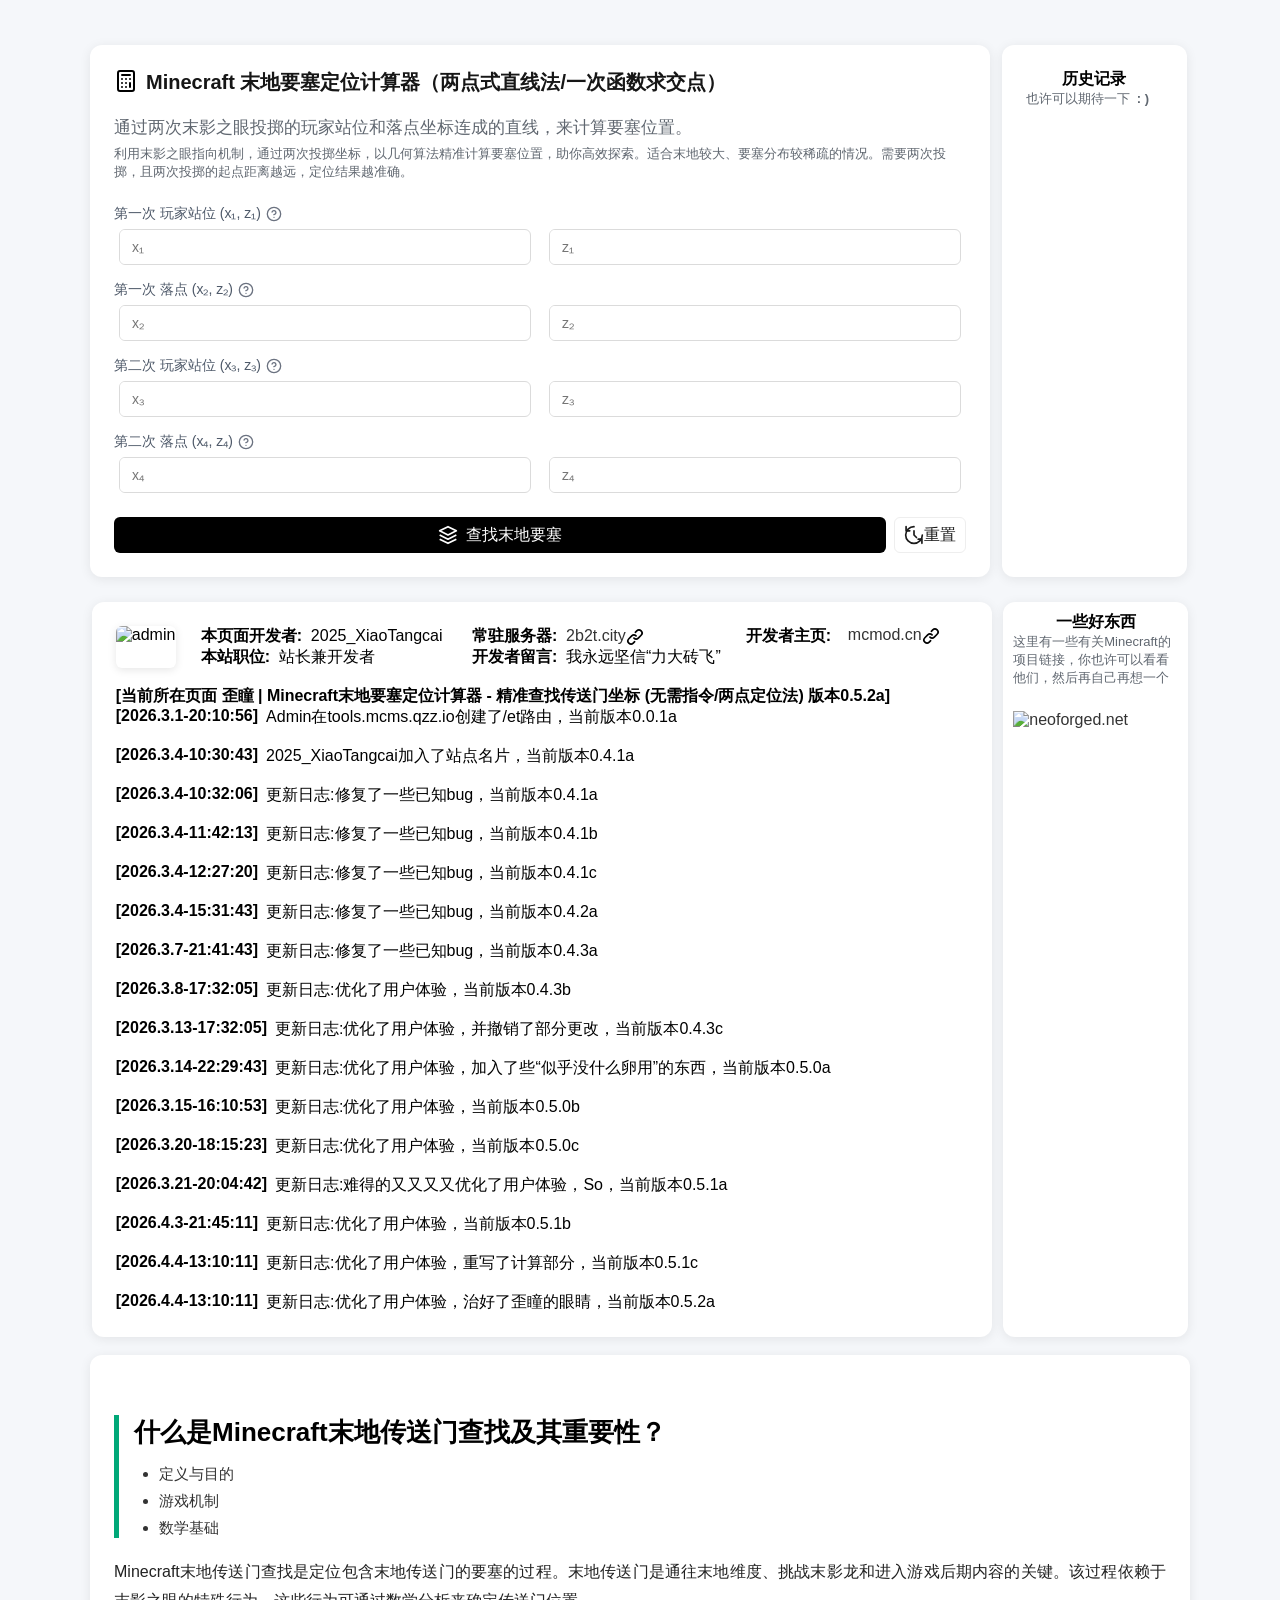
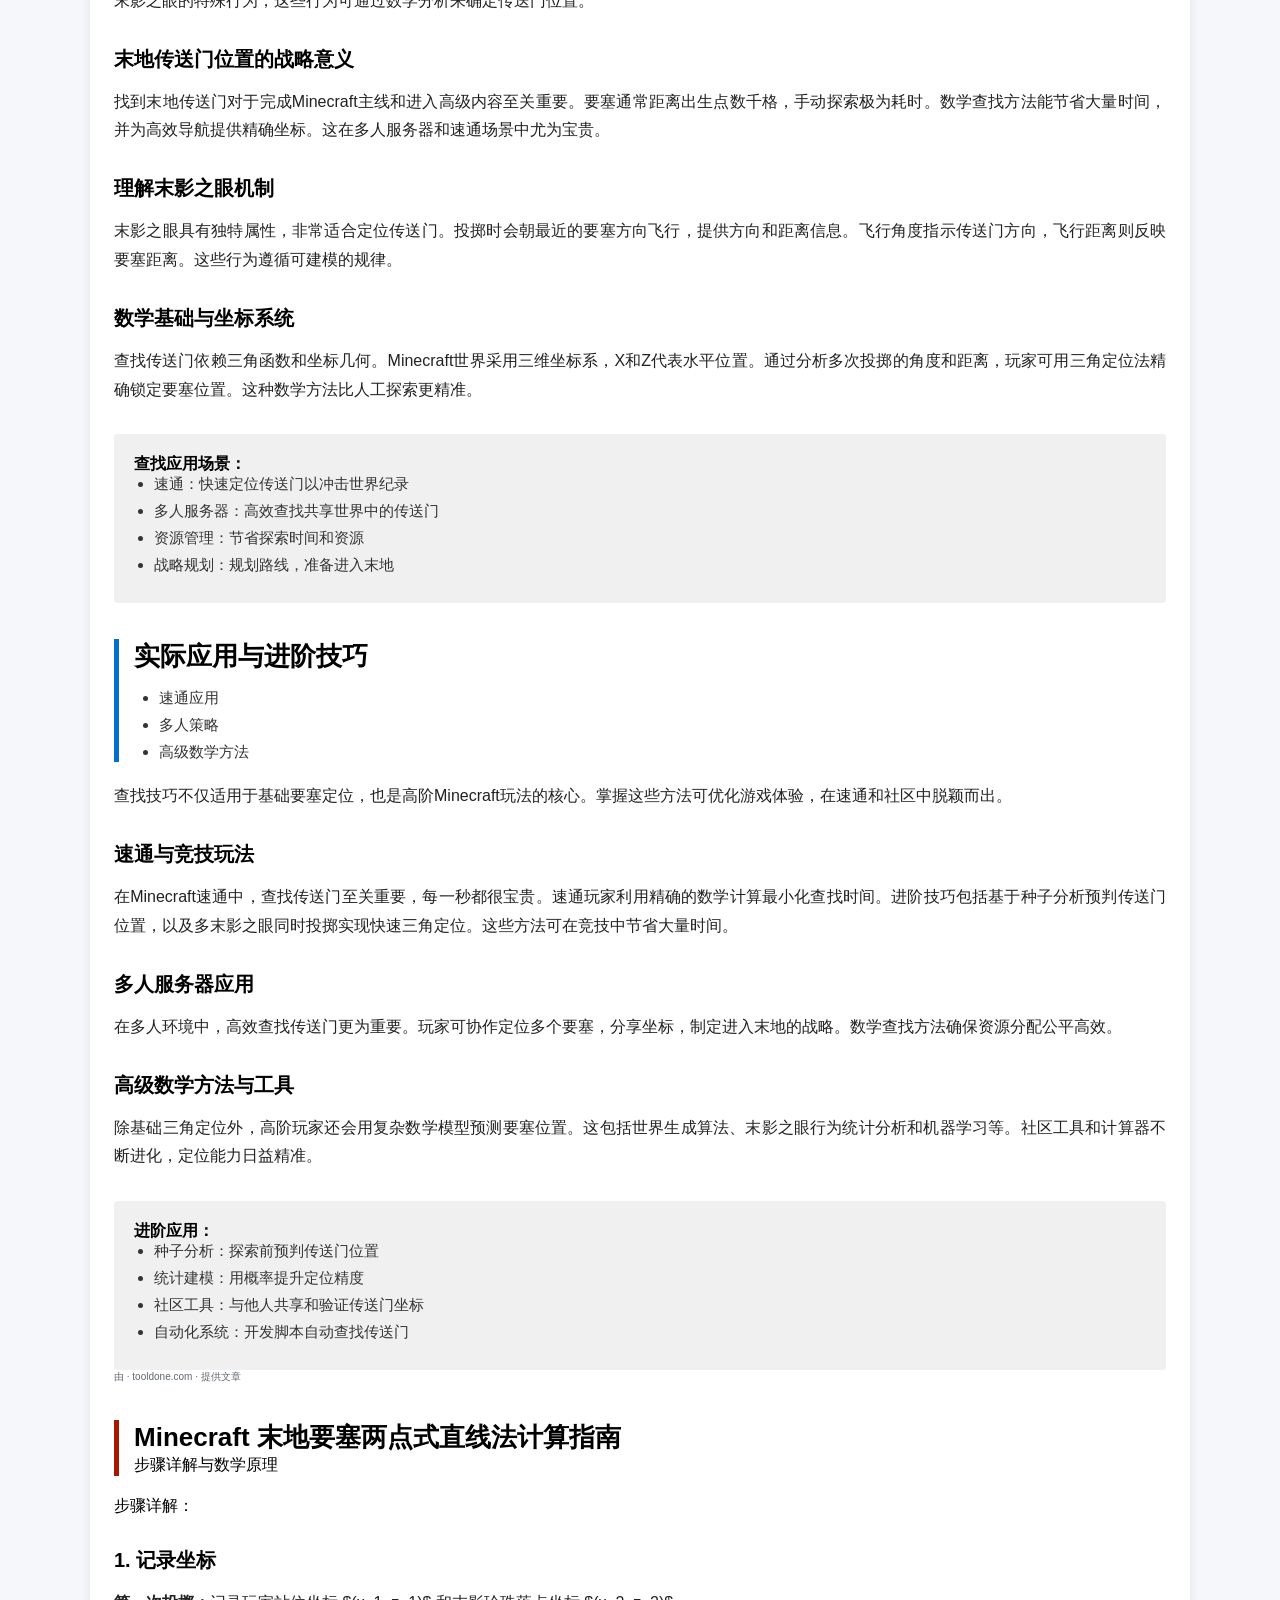
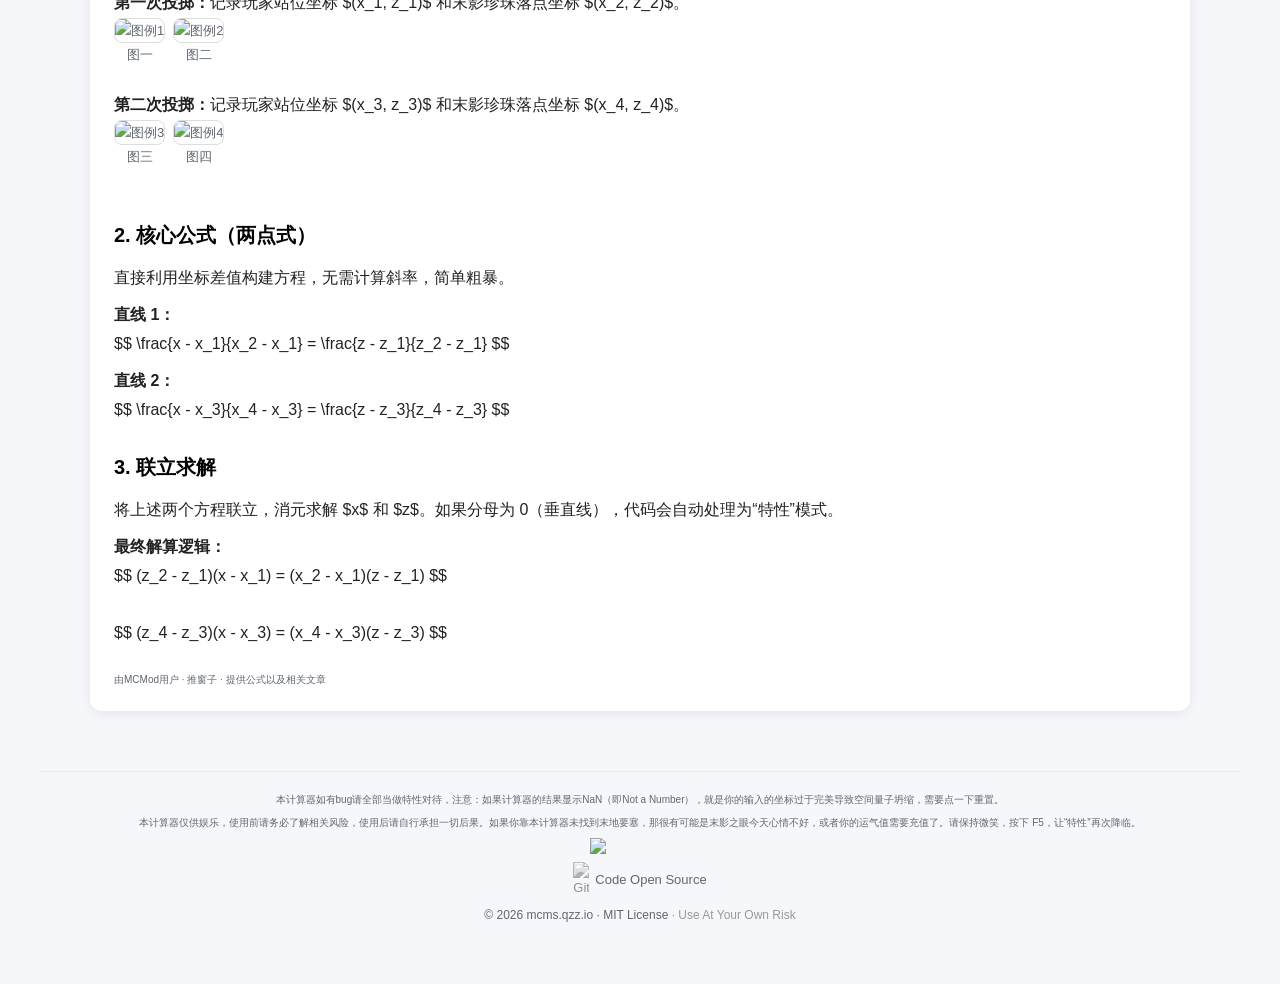
==== commit 5b04e8ee: "Update index.html" ====
--- a/et/index.html
+++ b/et/index.html
@@ -33,7 +33,7 @@
 .btn-row{display:flex;gap:8px;margin-top:8px}
 .btn{flex: 1;display: inline-flex;align-items: center;justify-content: center;height: 2.25rem;gap: 0.5rem;white-space: nowrap;border-radius: var(0.375rem);font-size: 0.875rem;font-weight: 500;background:#000;color:#fff;border:none;border-radius:6px;font-size:16px;cursor:pointer;}
 .btn:hover{background:#333}
-.btn-reset{width:72px;height:2.25rem;flex:none;background:#fff;color:#1a1a1a;border:1px solid #eeeeee;display:flex;justify-content: center;align-items: center;border-radius:6px;font-size:14px;cursor:pointer}
+.btn-reset{width:72px;height:2.25rem;flex:none;background:#fff;color:#1a1a1a;border:1px solid #eeeeee;display:flex;justify-content: center;align-items: center;border-radius:6px;font-size:16px;cursor:pointer}
 .btn-reset:hover{background:#f2f2f2}
 .result-card{max-width:900px;margin-top:20px;background-color:#ffffff;border-radius:12px;padding:20px;margin:0 auto;display:none;margin-top: 25px;}
 .result-card h3{font-size:16px;font-weight:600;color:#1d2129;margin:0 0 20px 0;display:flex;align-items:center;gap:8px;}
@@ -94,7 +94,7 @@
 .rur750 {margin-top: 8px;}
 .jc7473 {text-align:center}
 .My-Name-Is-Error {display:none}
-.My-Name-Is-Error-cbdl63 {color: #ff0000;width: 18px;height: 18px;vertical-align: middle;margin-right: 5px;}
+.My-Name-Is-Error-cbdl63 {color: #ff0000;width:18px!important;;height:18px!important;;vertical-align: middle;margin-right: 5px;}
 .My-Name-Is-Error.show {display:flex;color:#ff0000;font-size:13.55px;text-align:center}
 .kdcn74 {display: flex;align-items: center;gap: 6px;padding: 12px 16px;background: #b1b1b1;color: #ffffff;font-size: 15px;border-radius: 6px;box-shadow: 0 4px 12px rgba(0,0,0,0.15);position: fixed;top: -100px;left: 50%;transform: translateX(-50%) translateY(-100%);z-index: 9999;opacity: 0;transition: all 0.3s ease;pointer-events: none;}
 .kdcn74.show{top: 20px;transform: translateX(-50%) translateY(0);opacity: 1;}
@@ -120,6 +120,7 @@
 .close {position: absolute;top: 30px;right: 30px;font-size: 40px;font-weight: bold;color: #555;cursor: pointer;transition: color 0.2s;background: rgba(255, 255, 255, 0.6);width: 50px;height: 50px;text-align: center;line-height: 50px;border-radius: 50%;backdrop-filter: blur(4px);}
 .close:hover {color: #e74c3c;background: rgba(255, 255, 255, 0.9);}
 .url-dg5399{width: 18px;height: 18px;vertical-align: middle;}
+.gh7389{width: 20px;height: 20px;vertical-align: middle;}
 @keyframes fadeIn {from {opacity: 0;}to {opacity: 1;}}
 @keyframes zoomIn {from {transform: scale(0.8);opacity: 0;}to {transform: scale(1);opacity: 1;}}
 /* --- 好吃的移动端适配补丁 --- */
@@ -145,15 +146,15 @@
     <div class="input-group"><label>第二次 玩家站位 (x₃, z₃)<div class="help-icon-wrapper"><svg xmlns="http://www.w3.org/2000/svg" width="16" height="16" viewBox="0 0 24 24" fill="none" stroke="currentColor" stroke-width="2" stroke-linecap="round" stroke-linejoin="round" class="icon-question"><circle cx="12" cy="12" r="10"></circle><path d="M9.09 9a3 3 0 0 1 5.83 1c0 2-3 3-3 3"></path><path d="M12 17h.01"></path></svg><div class="help-bubble">这里填写你在Minecraft世界中第二次投掷末影之眼时所站的位置的X和Z坐标。</div></div></label><div class="row"><div class="number-input"><input id="x3" placeholder="x₃"><div class="btn-group"><button class="btn-up" onclick="adj('x3',1)">▲</button><button class="btn-down" onclick="adj('x3',-1)">▼</button></div></div><div class="number-input"><input id="z3" placeholder="z₃"><div class="btn-group"><button class="btn-up" onclick="adj('z3',1)">▲</button><button class="btn-down" onclick="adj('z3',-1)">▼</button></div></div></div></div>
     <div class="input-group"><label>第二次 落点 (x₄, z₄)<div class="help-icon-wrapper"><svg xmlns="http://www.w3.org/2000/svg" width="16" height="16" viewBox="0 0 24 24" fill="none" stroke="currentColor" stroke-width="2" stroke-linecap="round" stroke-linejoin="round" class="icon-question"><circle cx="12" cy="12" r="10"></circle><path d="M9.09 9a3 3 0 0 1 5.83 1c0 2-3 3-3 3"></path><path d="M12 17h.01"></path></svg><div class="help-bubble2">这里填写你在Minecraft投掷第二颗的末影之眼后它掉落的X和Z坐标位置,注意，末影之眼掉落时通常会偏差1-2格，<br>如果要保证精确，请填写跟着它到它飞到的位置的X和Z坐标</div></div></label><div class="row"><div class="number-input"><input id="x4" placeholder="x₄"><div class="btn-group"><button class="btn-up" onclick="adj('x4',1)">▲</button><button class="btn-down" onclick="adj('x4',-1)">▼</button></div></div><div class="number-input"><input id="z4" placeholder="z₄"><div class="btn-group"><button class="btn-up" onclick="adj('z4',1)">▲</button><button class="btn-down" onclick="adj('z4',-1)">▼</button></div></div></div></div>
     <div class="row"><div class="My-Name-Is-Error"><svg class="My-Name-Is-Error-cbdl63" xmlns="http://www.w3.org/2000/svg" width="18" height="18" viewBox="0 0 24 24" fill="none" stroke="currentColor" stroke-width="2" stroke-linecap="round" stroke-linejoin="round" class="lucide lucide-circle-alert w-4 h-4 shrink-0" aria-hidden="true"><circle cx="12" cy="12" r="10"></circle><line x1="12" x2="12" y1="8" y2="12"></line><line x1="12" x2="12.01" y1="16" y2="16"></line></svg><div id="My-Name-Is-Error"><strong>无错误</strong></div></div></div>
-    <div class="btn-row"><button class="btn" onclick="calc()">查找末地要塞</button><button class="btn-reset" onclick="resetAll()"><svg xmlns="http://www.w3.org/2000/svg" width="24" height="24" viewBox="0 0 24 24" fill="none" stroke="currentColor" stroke-width="2" stroke-linecap="round" stroke-linejoin="round" class="lucide lucide-rotate-ccw w-4 h-4" aria-hidden="true"><path d="M3 12a9 9 0 1 0 9-9 9.75 9.75 0 0 0-6.74 2.74L3 8"></path><path d="M3 3v5h5"></path></svg><div>重置</div></button></div>
+    <div class="btn-row"><button class="btn" onclick="calc()"><svg class="gh7389" viewBox="0 0 24 24" fill="none" xmlns="http://www.w3.org/2000/svg"><path d="M12 2L2 7L12 12L22 7L12 2Z" stroke="currentColor" stroke-width="2" stroke-linejoin="round"/><path d="M2 17L12 22L22 17" stroke="currentColor" stroke-width="2" stroke-linejoin="round"/><path d="M2 12L12 17L22 12" stroke="currentColor" stroke-width="2" stroke-linejoin="round"/></svg>查找末地要塞</button><button class="btn-reset" onclick="resetAll()"><div><svg class="gh7389" viewBox="0 0 24 24" fill="none" xmlns="http://www.w3.org/2000/svg"><path d="M2.5 2V7H7" stroke="currentColor" stroke-width="2" stroke-linecap="round" stroke-linejoin="round"/><path d="M21.5 22V17H17" stroke="currentColor" stroke-width="2" stroke-linecap="round" stroke-linejoin="round"/><path d="M22 12C22 17.5228 17.5228 22 12 22C6.47715 22 2 17.5228 2 12C2 6.47715 6.47715 2 12 2" stroke="currentColor" stroke-width="2" stroke-linecap="round"/><path d="M12 7V12L15 15" stroke="currentColor" stroke-width="2" stroke-linecap="round" stroke-linejoin="round"/></svg>重置</div></button></div>
 </div>
 <div class="result-card" id="resultCard"><h3><svg xmlns="http://www.w3.org/2000/svg" width="24" height="24" viewBox="0 0 24 24" fill="none" stroke="currentColor" stroke-width="2" stroke-linecap="round" stroke-linejoin="round" class="lucide lucide-circle-check-big w-5 h-5" aria-hidden="true"><path d="M21.801 10A10 10 0 1 1 17 3.335"></path><path d="m9 11 3 3L22 4"></path></svg>传送门位置结果</h3><div class="tp-row"><div class="tp-box" id="tpCmd">-</div><button class="copy-btn" onclick="copyCmd()">复制</button></div><div class="result-grid"><div class="result-item"><label>预计传送门X坐标 <svg class="copy-icon" onclick="copyCoord('outX')" xmlns="http://www.w3.org/2000/svg" width="24" height="24" viewBox="0 0 24 24" fill="none" stroke="currentColor" stroke-width="2" stroke-linecap="round" stroke-linejoin="round" class="lucide lucide-copy w-4 h-4" aria-hidden="true"><rect width="14" height="14" x="8" y="8" rx="2" ry="2"></rect><path d="M4 16c-1.1 0-2-.9-2-2V4c0-1.1.9-2 2-2h10c1.1 0 2 .9 2 2"></path></svg></label><div class="result-value blue" id="outX">-</div></div><div class="result-item"><label>预计传送门Z坐标 <svg class="copy-icon" onclick="copyCoord('outZ')" xmlns="http://www.w3.org/2000/svg" width="24" height="24" viewBox="0 0 24 24" fill="none" stroke="currentColor" stroke-width="2" stroke-linecap="round" stroke-linejoin="round" class="lucide lucide-copy w-4 h-4" aria-hidden="true"><rect width="14" height="14" x="8" y="8" rx="2" ry="2"></rect><path d="M4 16c-1.1 0-2-.9-2-2V4c0-1.1.9-2 2-2h10c1.1 0 2 .9 2 2"></path></svg></label><div class="result-value green" id="outZ">-</div></div><div class="result-item"><label>到传送门的距离 <svg class="copy-icon" onclick="copyCoord('distRow')" xmlns="http://www.w3.org/2000/svg" width="24" height="24" viewBox="0 0 24 24" fill="none" stroke="currentColor" stroke-width="2" stroke-linecap="round" stroke-linejoin="round" class="lucide lucide-copy w-4 h-4" aria-hidden="true"><rect width="14" height="14" x="8" y="8" rx="2" ry="2"></rect><path d="M4 16c-1.1 0-2-.9-2-2V4c0-1.1.9-2 2-2h10c1.1 0 2 .9 2 2"></path></svg></label><div class="result-value purple" id="distRow">-</div></div></div><div class="result-grid"><div class="result-item"><label>传送门方向 <svg class="copy-icon" onclick="copyCoord('dir')" xmlns="http://www.w3.org/2000/svg" width="24" height="24" viewBox="0 0 24 24" fill="none" stroke="currentColor" stroke-width="2" stroke-linecap="round" stroke-linejoin="round" class="lucide lucide-copy w-4 h-4" aria-hidden="true"><rect width="14" height="14" x="8" y="8" rx="2" ry="2"></rect><path d="M4 16c-1.1 0-2-.9-2-2V4c0-1.1.9-2 2-2h10c1.1 0 2 .9 2 2"></path></svg></label><div class="result-value red" id="dir">-</div></div><div class="result-item"><label>定位可信度 <svg class="copy-icon" onclick="copyCoord('conf')" xmlns="http://www.w3.org/2000/svg" width="24" height="24" viewBox="0 0 24 24" fill="none" stroke="currentColor" stroke-width="2" stroke-linecap="round" stroke-linejoin="round" class="lucide lucide-copy w-4 h-4" aria-hidden="true"><rect width="14" height="14" x="8" y="8" rx="2" ry="2"></rect><path d="M4 16c-1.1 0-2-.9-2-2V4c0-1.1.9-2 2-2h10c1.1 0 2 .9 2 2"></path></svg></label><div class="result-value yellow" id="conf">你觉得会是啥呢？</div></div></div><strong><nodr class="row-2gf564">“<div id="the-reply-from-the-developer-of-the-mcms.qzz.io-website">也许开发者忘了这个地方......</div>”</nodr></strong></div>
 </div>
 <div class="container-4eg564"><div class="jc7473"><strong>历史记录</strong></div><div id="history-container"><div class="text-muted-GGbeng">也许可以期待一下&nbsp;&nbsp;<strong>: )</strong></div></div></div></div>
 </div>
 <div class="row-3bfb23">
-<div class="container-3"><div class="row"><img class="djce65" src="https://tools.mcms.qzz.io/et/index.admin.vhf589.webp" alt="admin">&nbsp;&nbsp;<div><strong>本页面开发者:&nbsp;&nbsp;</strong>2025_XiaoTangcai<br><strong>本站职位:&nbsp;&nbsp;</strong>站长兼开发者</div>&nbsp;&nbsp;&nbsp;<div><strong>常驻服务器<svg class="url-dg5399" aria-hidden="true" height="16" viewBox="0 0 16 16" version="1.1" width="16" data-view-component="true" class="octicon octicon-link flex-shrink-0 mr-2 tmp-mr-2"><path d="m7.775 3.275 1.25-1.25a3.5 3.5 0 1 1 4.95 4.95l-2.5 2.5a3.5 3.5 0 0 1-4.95 0 .751.751 0 0 1 .018-1.042.751.751 0 0 1 1.042-.018 1.998 1.998 0 0 0 2.83 0l2.5-2.5a2.002 2.002 0 0 0-2.83-2.83l-1.25 1.25a.751.751 0 0 1-1.042-.018.751.751 0 0 1-.018-1.042Zm-4.69 9.64a1.998 1.998 0 0 0 2.83 0l1.25-1.25a.751.751 0 0 1 1.042.018.751.751 0 0 1 .018 1.042l-1.25 1.25a3.5 3.5 0 1 1-4.95-4.95l2.5-2.5a3.5 3.5 0 0 1 4.95 0 .751.751 0 0 1-.018 1.042.751.751 0 0 1-1.042.018 1.998 1.998 0 0 0-2.83 0l-2.5 2.5a1.998 1.998 0 0 0 0 2.83Z"></path></svg>:&nbsp;&nbsp;</strong><a href="https://www.minecraftzw.com/44473.html" target="blank">2b2t.city</a><br><div><strong>开发者留言:&nbsp;&nbsp;</strong>我永远坚信“力大砖飞”</div></div>&nbsp;&nbsp;<strong>开发者主页<svg class="url-dg5399" aria-hidden="true" height="16" viewBox="0 0 16 16" version="1.1" width="16" data-view-component="true" class="octicon octicon-link flex-shrink-0 mr-2 tmp-mr-2"><path d="m7.775 3.275 1.25-1.25a3.5 3.5 0 1 1 4.95 4.95l-2.5 2.5a3.5 3.5 0 0 1-4.95 0 .751.751 0 0 1 .018-1.042.751.751 0 0 1 1.042-.018 1.998 1.998 0 0 0 2.83 0l2.5-2.5a2.002 2.002 0 0 0-2.83-2.83l-1.25 1.25a.751.751 0 0 1-1.042-.018.751.751 0 0 1-.018-1.042Zm-4.69 9.64a1.998 1.998 0 0 0 2.83 0l1.25-1.25a.751.751 0 0 1 1.042.018.751.751 0 0 1 .018 1.042l-1.25 1.25a3.5 3.5 0 1 1-4.95-4.95l2.5-2.5a3.5 3.5 0 0 1 4.95 0 .751.751 0 0 1-.018 1.042.751.751 0 0 1-1.042.018 1.998 1.998 0 0 0-2.83 0l-2.5 2.5a1.998 1.998 0 0 0 0 2.83Z"></path></svg>:&nbsp;&nbsp;</strong><a href="https://center.mcmod.cn/1180626/" target="blank">mcmod.cn</a></div>
-<br><strong>[当前所在页面 歪瞳 | Minecraft末地要塞定位计算器 - 精准查找传送门坐标 (无需指令/两点定位法) 版本0.5.1c]</strong>
+<div class="container-3"><div class="row"><img class="djce65" src="https://tools.mcms.qzz.io/et/index.admin.vhf589.webp" alt="admin">&nbsp;&nbsp;<div><strong>本页面开发者:&nbsp;&nbsp;</strong>2025_XiaoTangcai<br><strong>本站职位:&nbsp;&nbsp;</strong>站长兼开发者</div>&nbsp;&nbsp;&nbsp;<div><strong>常驻服务器:&nbsp;&nbsp;</strong><a href="https://www.minecraftzw.com/44473.html" target="blank">2b2t.city<svg class="url-dg5399" aria-hidden="true" height="16" viewBox="0 0 16 16" version="1.1" width="16" data-view-component="true" class="octicon octicon-link flex-shrink-0 mr-2 tmp-mr-2"><path d="m7.775 3.275 1.25-1.25a3.5 3.5 0 1 1 4.95 4.95l-2.5 2.5a3.5 3.5 0 0 1-4.95 0 .751.751 0 0 1 .018-1.042.751.751 0 0 1 1.042-.018 1.998 1.998 0 0 0 2.83 0l2.5-2.5a2.002 2.002 0 0 0-2.83-2.83l-1.25 1.25a.751.751 0 0 1-1.042-.018.751.751 0 0 1-.018-1.042Zm-4.69 9.64a1.998 1.998 0 0 0 2.83 0l1.25-1.25a.751.751 0 0 1 1.042.018.751.751 0 0 1 .018 1.042l-1.25 1.25a3.5 3.5 0 1 1-4.95-4.95l2.5-2.5a3.5 3.5 0 0 1 4.95 0 .751.751 0 0 1-.018 1.042.751.751 0 0 1-1.042.018 1.998 1.998 0 0 0-2.83 0l-2.5 2.5a1.998 1.998 0 0 0 0 2.83Z"></path></svg></a><br><div><strong>开发者留言:&nbsp;&nbsp;</strong>我永远坚信“力大砖飞”</div></div>&nbsp;&nbsp;<strong>开发者主页:&nbsp;&nbsp;</strong><a href="https://center.mcmod.cn/1180626/" target="blank">mcmod.cn<svg class="url-dg5399" aria-hidden="true" height="16" viewBox="0 0 16 16" version="1.1" width="16" data-view-component="true" class="octicon octicon-link flex-shrink-0 mr-2 tmp-mr-2"><path d="m7.775 3.275 1.25-1.25a3.5 3.5 0 1 1 4.95 4.95l-2.5 2.5a3.5 3.5 0 0 1-4.95 0 .751.751 0 0 1 .018-1.042.751.751 0 0 1 1.042-.018 1.998 1.998 0 0 0 2.83 0l2.5-2.5a2.002 2.002 0 0 0-2.83-2.83l-1.25 1.25a.751.751 0 0 1-1.042-.018.751.751 0 0 1-.018-1.042Zm-4.69 9.64a1.998 1.998 0 0 0 2.83 0l1.25-1.25a.751.751 0 0 1 1.042.018.751.751 0 0 1 .018 1.042l-1.25 1.25a3.5 3.5 0 1 1-4.95-4.95l2.5-2.5a3.5 3.5 0 0 1 4.95 0 .751.751 0 0 1-.018 1.042.751.751 0 0 1-1.042.018 1.998 1.998 0 0 0-2.83 0l-2.5 2.5a1.998 1.998 0 0 0 0 2.83Z"></path></svg></a></div>
+<br><strong>[当前所在页面 歪瞳 | Minecraft末地要塞定位计算器 - 精准查找传送门坐标 (无需指令/两点定位法) 版本0.5.2a]</strong>
 <br><div class="row"><strong>[2026.3.1-20:10:56]</strong>Admin在tools.mcms.qzz.io创建了/et路由，当前版本0.0.1a</div>
 <br><div class="row"><strong>[2026.3.4-10:30:43]</strong>2025_XiaoTangcai加入了站点名片，当前版本0.4.1a</div>
 <br><div class="row"><strong>[2026.3.4-10:32:06]</strong>更新日志:修复了一些已知bug，当前版本0.4.1a</div>
@@ -169,6 +170,7 @@
 <br><div class="row"><strong>[2026.3.21-20:04:42]</strong>更新日志:难得的又又又又优化了用户体验，So，当前版本0.5.1a</div>
 <br><div class="row"><strong>[2026.4.3-21:45:11]</strong>更新日志:优化了用户体验，当前版本0.5.1b</div>
 <br><div class="row"><strong>[2026.4.4-13:10:11]</strong>更新日志:优化了用户体验，重写了计算部分，当前版本0.5.1c</div>
+<br><div class="row"><strong>[2026.4.4-13:10:11]</strong>更新日志:优化了用户体验，治好了歪瞳的眼睛，当前版本0.5.2a</div>
 </div>
 <div class="container-4vne67"><div class="jc7473"><strong>一些好东西</strong></div><div class="text-muted-GGbeng">这里有一些有关Minecraft的项目链接，你也许可以看看他们，然后再自己再想一个</div>
 <a href="https://neoforged.net" target="blank"><img src="https://tools.mcms.qzz.io/imgs/neoforge_logo.webp" width="165px" alt="neoforged.net"></a>
@@ -399,4 +401,4 @@
 <script>function showToast(){const toast=document.getElementById('copy-toast');if(!toast)return;toast.classList.remove('show');void toast.offsetWidth;toast.classList.add('show');setTimeout(()=>{toast.classList.remove('show');},5000);}async function copyCmd(){const txt=document.getElementById('tpCmd').textContent;await navigator.clipboard.writeText(txt);showToast();}async function copyCoord(id){const txt=document.getElementById(id).textContent;await navigator.clipboard.writeText(txt);showToast();}</script>
 <footer class="site-footer"><div class="footer-separator"></div><div class="footer-content"><div class="text-muted-849232">本计算器如有bug请全部当做特性对待，注意：如果计算器的结果显示NaN（即Not a Number），就是你的输入的坐标过于完美导致空间量子坍缩，需要点一下重置。</div><div class="text-muted-849232">本计算器仅供娱乐，使用前请务必了解相关风险，使用后请自行承担一切后果。如果你靠本计算器未找到末地要塞，那很有可能是末影之眼今天心情不好，或者你的运气值需要充值了。请保持微笑，按下 F5，让“特性”再次降临。</div><div class="row-64738d"><div id="114514" class="H114514"><!-- 看谁呢？！--></div><img src="https://tools.mcms.qzz.io/et/index.qrcode.cbb792.png" width="100px" onclick="openModal(this)"></div><a href="https://github.com/XiaoTC-2026/tools.mcms.qzz.io/" target="_blank" class="footer-link" rel="noopener"><img src="https://tools.mcms.qzz.io/github_favicon.ico" width="16" class="github-icon" alt="GitHub">Code Open Source</a><p class="copyright-text">© 2026 mcms.qzz.io · <a href="LICENSE.txt" target="_blank" class="license-link" rel="noopener">MIT License</a><span class="risk-text"> · Use At Your Own Risk</span></p></div></footer>
 <script>window.addEventListener('load', function() {const iframe = document.getElementById('loading-frame');iframe.contentWindow.postMessage('hide-loader', '*');setTimeout(() => {iframe.remove();}, 600);});</script>
-</body></html><!--由mcms.qzz.io提供--><!--代码版本0.5.1c--><!--“代码规范？那是给普通人定的。”“我的代码，我做主。”“你看不懂？那是因为你太‘正’了。”“我这代码，虽然‘乱’，但逻辑是通的。”“我这代码，虽然‘丑’，但功能是强的。”“我这代码，虽然‘歪’，但它是我的。”“这就叫‘力大砖飞’！”-->
+</body></html><!--由mcms.qzz.io提供--><!--代码版本0.5.2a--><!--“代码规范？那是给普通人定的。”“我的代码，我做主。”“你看不懂？那是因为你太‘正’了。”“我这代码，虽然‘乱’，但逻辑是通的。”“我这代码，虽然‘丑’，但功能是强的。”“我这代码，虽然‘歪’，但它是我的。”“这就叫‘力大砖飞’！”-->
